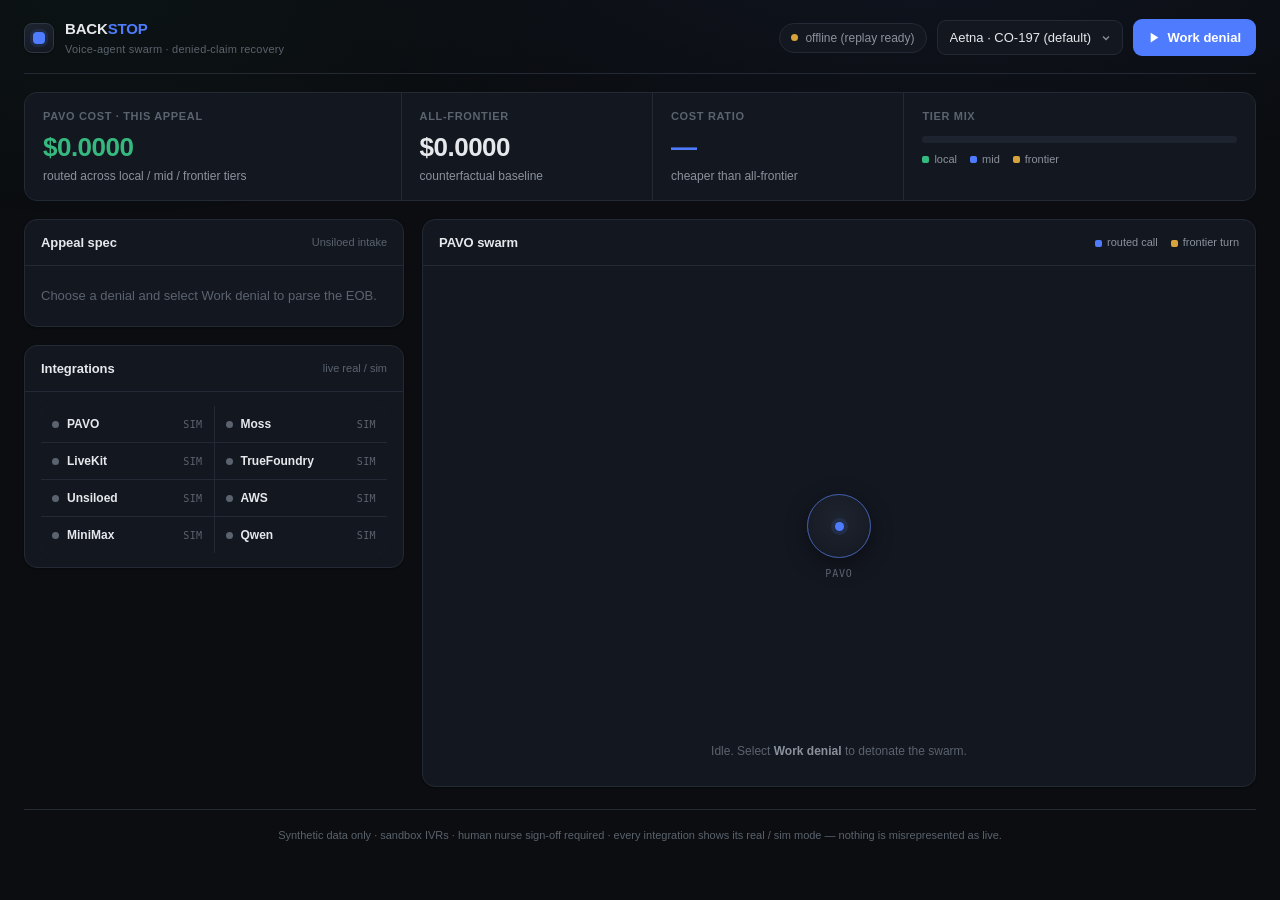
==== web/index.html @ 601d9b80 "feat(demo): real MiniMax reasoning in the live pipeline (LLM-authored appeal argument) The agent's a" ====
<!DOCTYPE html>
<html lang="en">
<head>
  <meta charset="UTF-8" />
  <meta name="viewport" content="width=device-width, initial-scale=1.0" />
  <title>Backstop — Denied-Claim Recovery</title>
  <!-- No CDN: self-contained design system in styles.css, system font stack. -->
  <link rel="stylesheet" href="styles.css" />
</head>

<body>
  <div class="bg-glow" aria-hidden="true"></div>

  <div class="app">

    <!-- ============================ TOP BAR ============================ -->
    <header class="topbar">
      <div class="brand">
        <div class="brand-logo" aria-hidden="true"></div>
        <div>
          <div class="brand-name">BACK<b>STOP</b></div>
          <div class="brand-sub">Voice-agent swarm · denied-claim recovery</div>
        </div>
      </div>

      <div class="topbar-actions">
        <div id="conn-pill" class="conn-pill conn-down">
          <span class="dot"></span><span id="conn-label">connecting…</span>
        </div>
        <select id="sample-picker" class="picker" title="Choose a denial to work" aria-label="Choose a denial to work"></select>
        <button id="run-btn" class="btn btn-primary">
          <svg width="13" height="13" viewBox="0 0 24 24" fill="none" aria-hidden="true">
            <path d="M5 3l14 9-14 9V3z" fill="currentColor" />
          </svg>
          Work denial
        </button>
      </div>
    </header>

    <!-- ============================ METRIC STRIP ============================ -->
    <section class="metrics" aria-label="Cost metrics">
      <div class="metric hero">
        <div class="metric-label">PAVO cost · this appeal</div>
        <div class="metric-value tnum"><span id="pavo-total" class="pavo">$0.0000</span></div>
        <div class="metric-sub">routed across local / mid / frontier tiers</div>
      </div>
      <div class="metric">
        <div class="metric-label">All-frontier</div>
        <div class="metric-value tnum"><span id="frontier-total" class="front">$0.0000</span></div>
        <div class="metric-sub">counterfactual baseline</div>
      </div>
      <div class="metric">
        <div class="metric-label">Cost ratio</div>
        <div class="metric-value tnum"><span id="ratio-big" class="ratio-value">—</span></div>
        <div class="metric-sub">cheaper than all-frontier</div>
      </div>
      <div class="metric">
        <div class="metric-label">Tier mix</div>
        <div class="tierbar" aria-hidden="true">
          <div class="seg seg-local" style="width:0"></div>
          <div class="seg seg-mid" style="width:0"></div>
          <div class="seg seg-front" style="width:0"></div>
        </div>
        <div class="tier-legend">
          <span><i style="background:var(--tier-local)"></i>local</span>
          <span><i style="background:var(--tier-mid)"></i>mid</span>
          <span><i style="background:var(--tier-frontier)"></i>frontier</span>
        </div>
      </div>
    </section>

    <!-- ============================ MAIN GRID ============================ -->
    <div class="grid-main">

      <!-- LEFT COLUMN -->
      <div class="col">

        <!-- Outcome scoreboard (appears on appeal.done) -->
        <div class="card outcome-card" id="outcome-card" hidden>
          <div class="outcome-head">
            <svg width="14" height="14" viewBox="0 0 24 24" fill="none" stroke="currentColor" stroke-width="2.5"><path d="M20 6L9 17l-5-5"/></svg>
            Denial overturned
          </div>
          <div class="outcome-grid">
            <div class="outcome-cell"><span id="oc-recovered" class="oc-num tnum">$0</span><span class="oc-lbl">recovered</span></div>
            <div class="outcome-cell"><span id="oc-ratio" class="oc-num tnum">—</span><span class="oc-lbl">cheaper</span></div>
            <div class="outcome-cell"><span id="oc-agents" class="oc-num tnum">0</span><span class="oc-lbl">agents</span></div>
          </div>
          <div class="outcome-foot" id="oc-foot">pending nurse signature</div>
        </div>

        <!-- Appeal spec -->
        <div class="card">
          <div class="card-head">
            <h2 class="card-title">Appeal spec</h2>
            <span class="card-tag">Unsiloed intake</span>
          </div>
          <div id="spec-body" class="card-body">
            <div class="empty-hint">Choose a denial and select Work denial to parse the EOB.</div>
          </div>
        </div>

        <!-- Integrations -->
        <div class="card">
          <div class="card-head">
            <h2 class="card-title">Integrations</h2>
            <span class="card-tag">live real / sim</span>
          </div>
          <div class="card-body">
            <div class="sponsor-list" id="sponsor-row"></div>
          </div>
        </div>

        <!-- Contradiction -->
        <div class="card" id="reconcile-card" hidden>
          <div class="card-head">
            <h2 class="card-title">Overturning contradiction</h2>
            <span class="card-tag">Reconciler · Moss</span>
          </div>
          <div id="reconcile-body" class="card-body ctr"></div>
        </div>

        <!-- Real LLM-composed appeal argument (MiniMax via TrueFoundry gateway) -->
        <div class="card" id="compose-card" hidden>
          <div class="card-head">
            <h2 class="card-title">Appeal argument</h2>
            <span class="card-tag" id="compose-tag">MiniMax</span>
          </div>
          <div id="compose-body" class="card-body"></div>
        </div>

        <!-- Appeal letter -->
        <div class="card" id="letter-card" hidden>
          <div class="card-head">
            <h2 class="card-title">Appeal letter</h2>
            <span class="card-tag">Drafted · verbatim</span>
          </div>
          <div id="letter-body" class="card-body"></div>
        </div>

      </div>

      <!-- RIGHT COLUMN: swarm stage -->
      <div class="col">
        <div class="card stage-card">
          <div class="card-head">
            <h2 class="card-title">PAVO swarm</h2>
            <div class="tier-legend" style="margin:0">
              <span><i style="background:var(--tier-mid)"></i>routed call</span>
              <span><i style="background:var(--tier-frontier)"></i>frontier turn</span>
            </div>
          </div>
          <div id="stage" class="stage">
            <canvas id="fx"></canvas>
            <div id="core" class="core">
              <div class="core-ring"></div>
              <div class="core-ring r2"></div>
              <div class="core-disc"></div>
              <div class="core-label">PAVO</div>
            </div>
            <div id="cells" class="cells"></div>
            <div id="stage-hint" class="stage-hint">
              Idle. Select <b>Work denial</b> to detonate the swarm.
            </div>
          </div>
        </div>
      </div>
    </div>

    <footer class="footer">
      Synthetic data only · sandbox IVRs · human nurse sign-off required ·
      every integration shows its real / sim mode — nothing is misrepresented as live.
    </footer>
  </div>

  <div id="toast" class="toast" hidden></div>
  <script src="app.js"></script>
</body>
</html>
---- web/styles.css ----
/* ============================================================================
   BACKSTOP — design system
   Refined dark. Single accent. Flat surfaces, 1px borders, tabular numerics.
   No CDN, no neon. Reference: Linear · Vercel · Retool · Mercury.
   ========================================================================== */

:root {
  /* surfaces */
  --bg:          #0B0D10;
  --surface-1:   #131720;   /* cards */
  --surface-2:   #171C26;   /* nested panels */
  --surface-3:   #1E242F;   /* hover / active */
  --border:      #232A35;
  --border-strong: #2E3744;

  /* text */
  --text:        #E6E8EB;
  --text-muted:  #8B929C;
  --text-faint:  #5B636E;

  /* accent (single) */
  --accent:        #4F7CFF;
  --accent-hover:  #6B91FF;
  --accent-press:  #3E66E0;
  --accent-subtle: rgba(79, 124, 255, 0.13);
  --accent-line:   rgba(79, 124, 255, 0.30);

  /* status / tiers (muted, professional) */
  --ok:    #35B97E;
  --warn:  #D8A23A;
  --err:   #E5565B;
  --tier-local:    #35B97E;   /* local_fast  */
  --tier-mid:      #4F7CFF;   /* mid_reason  */
  --tier-frontier: #D8A23A;   /* frontier    */

  /* type */
  --font: -apple-system, BlinkMacSystemFont, "Inter", "Segoe UI", Roboto, Helvetica, Arial, sans-serif;
  --mono: ui-monospace, "SF Mono", "JetBrains Mono", "Menlo", monospace;

  /* radii / shadow / motion */
  --r-sm: 6px; --r-md: 9px; --r-lg: 13px; --r-pill: 999px;
  --shadow-sm: 0 1px 2px rgba(0,0,0,0.35);
  --shadow-md: 0 6px 22px rgba(0,0,0,0.42);
  --ease: cubic-bezier(0.22, 0.61, 0.22, 1);
  --t-fast: 120ms; --t: 160ms;
}

/* ---- reset ---- */
*, *::before, *::after { box-sizing: border-box; }
html, body { margin: 0; height: 100%; }
body {
  background: var(--bg);
  color: var(--text);
  font-family: var(--font);
  font-size: 14px;
  line-height: 1.5;
  -webkit-font-smoothing: antialiased;
  text-rendering: optimizeLegibility;
}
::selection { background: var(--accent-subtle); }
button, input, select { font: inherit; color: inherit; }
h1, h2, h3, p { margin: 0; }
.tnum { font-variant-numeric: tabular-nums; font-feature-settings: "tnum" 1; }
.mono { font-family: var(--mono); }

/* subtle ambient backdrop — a faint top glow, not a light show */
.bg-glow {
  position: fixed; inset: 0; pointer-events: none; z-index: 0;
  background:
    radial-gradient(900px 380px at 72% -8%, rgba(79,124,255,0.07), transparent 70%),
    radial-gradient(700px 320px at 8% 0%, rgba(53,185,126,0.04), transparent 70%);
}

/* ---- shell ---- */
.app { position: relative; z-index: 1; max-width: 1480px; margin: 0 auto; padding: 18px 24px 40px; }

/* ============================ TOP BAR ============================ */
.topbar {
  display: flex; align-items: center; justify-content: space-between;
  gap: 16px; padding-bottom: 16px; margin-bottom: 18px;
  border-bottom: 1px solid var(--border);
}
.brand { display: flex; align-items: center; gap: 11px; }
.brand-logo {
  width: 30px; height: 30px; border-radius: 8px; display: grid; place-items: center;
  background: linear-gradient(160deg, var(--surface-3), var(--surface-1));
  border: 1px solid var(--border-strong); box-shadow: var(--shadow-sm);
}
.brand-logo::after {
  content: ""; width: 12px; height: 12px; border-radius: 4px;
  background: var(--accent); box-shadow: 0 0 0 3px var(--accent-subtle);
}
.brand-name { font-size: 15px; font-weight: 700; letter-spacing: -0.01em; }
.brand-name b { color: var(--accent); font-weight: 700; }
.brand-sub { font-size: 11px; color: var(--text-faint); letter-spacing: 0.02em; }
.topbar-actions { display: flex; align-items: center; gap: 10px; }

/* connection pill */
.conn-pill {
  display: inline-flex; align-items: center; gap: 7px;
  padding: 5px 11px; border-radius: var(--r-pill);
  background: var(--surface-1); border: 1px solid var(--border);
  font-size: 12px; color: var(--text-muted);
}
.conn-pill .dot { width: 7px; height: 7px; border-radius: 50%; background: var(--text-faint); }
.conn-pill.conn-up   { color: var(--text); }
.conn-pill.conn-up .dot   { background: var(--ok); box-shadow: 0 0 0 3px rgba(53,185,126,0.18); }
.conn-pill.conn-down .dot { background: var(--warn); }

/* select / picker */
.picker {
  appearance: none; -webkit-appearance: none;
  padding: 7px 30px 7px 12px; border-radius: var(--r-md);
  background: var(--surface-1) url("data:image/svg+xml,%3Csvg xmlns='http://www.w3.org/2000/svg' width='12' height='12' viewBox='0 0 24 24' fill='none' stroke='%238B929C' stroke-width='2.5'%3E%3Cpath d='M6 9l6 6 6-6'/%3E%3C/svg%3E") no-repeat right 10px center;
  border: 1px solid var(--border); color: var(--text); font-size: 13px;
  max-width: 320px; cursor: pointer; transition: border-color var(--t) var(--ease);
}
.picker:hover { border-color: var(--border-strong); }
.picker:focus { outline: none; border-color: var(--accent); box-shadow: 0 0 0 3px var(--accent-subtle); }

/* buttons */
.btn {
  display: inline-flex; align-items: center; gap: 7px;
  padding: 8px 14px; border-radius: var(--r-md); min-height: 36px;
  border: 1px solid transparent; font-size: 13px; font-weight: 600;
  cursor: pointer; transition: background var(--t) var(--ease), border-color var(--t) var(--ease), opacity var(--t);
  white-space: nowrap;
}
.btn-primary { background: var(--accent); color: #fff; }
.btn-primary:hover { background: var(--accent-hover); }
.btn-primary:active { background: var(--accent-press); }
.btn-primary:disabled { opacity: 0.5; cursor: default; }
.btn-ghost { background: var(--surface-1); border-color: var(--border); color: var(--text); }
.btn-ghost:hover { background: var(--surface-3); border-color: var(--border-strong); }
.btn svg { display: block; }

/* ============================ METRIC STRIP ============================ */
.metrics {
  display: grid; grid-template-columns: 1.5fr 1fr 1fr 1.4fr; gap: 1px;
  background: var(--border); border: 1px solid var(--border);
  border-radius: var(--r-lg); overflow: hidden; margin-bottom: 18px;
}
.metric { background: var(--surface-1); padding: 15px 18px; min-height: 92px; }
.metric-label {
  font-size: 11px; color: var(--text-faint); text-transform: uppercase;
  letter-spacing: 0.06em; font-weight: 600; margin-bottom: 9px;
}
.metric-value { font-size: 26px; font-weight: 680; letter-spacing: -0.02em; line-height: 1; }
.metric-sub { font-size: 12px; color: var(--text-muted); margin-top: 7px; }
.metric.hero .metric-value { color: var(--text); }
.metric.hero .pavo  { color: var(--ok); }
.metric.hero .front { color: var(--text-muted); text-decoration: line-through; text-decoration-color: var(--border-strong); }
.ratio-value { color: var(--accent); transition: transform var(--t) var(--ease); display: inline-block; }
.ratio-value.flash { transform: scale(1.06); }

/* tier mix bar */
.tierbar { display: flex; height: 7px; border-radius: var(--r-pill); overflow: hidden; background: var(--surface-3); margin-top: 11px; }
.tierbar .seg { height: 100%; transition: width 400ms var(--ease); }
.seg-local { background: var(--tier-local); }
.seg-mid   { background: var(--tier-mid); }
.seg-front { background: var(--tier-frontier); }
.tier-legend { display: flex; gap: 13px; margin-top: 8px; font-size: 11px; color: var(--text-muted); }
.tier-legend i { width: 7px; height: 7px; border-radius: 2px; display: inline-block; margin-right: 5px; vertical-align: middle; }

/* ============================ LAYOUT GRID ============================ */
.grid-main { display: grid; grid-template-columns: 380px 1fr; gap: 18px; align-items: start; }
.col { display: flex; flex-direction: column; gap: 18px; }
@media (max-width: 1080px) { .grid-main { grid-template-columns: 1fr; } .metrics { grid-template-columns: 1fr 1fr; } }

/* ============================ CARD ============================ */
.card { background: var(--surface-1); border: 1px solid var(--border); border-radius: var(--r-lg); box-shadow: var(--shadow-sm); }
.card-head {
  display: flex; align-items: center; justify-content: space-between;
  padding: 13px 16px; border-bottom: 1px solid var(--border);
}
.card-title { font-size: 13px; font-weight: 650; letter-spacing: -0.005em; }
.card-tag { font-size: 11px; color: var(--text-faint); font-weight: 500; }
.card-body { padding: 14px 16px; }
.card[hidden] { display: none; }

/* status badges */
.badge {
  display: inline-flex; align-items: center; gap: 6px;
  padding: 3px 9px; border-radius: var(--r-pill); font-size: 11px; font-weight: 600;
  border: 1px solid var(--border); background: var(--surface-2); color: var(--text-muted);
}
.badge.ok   { color: var(--ok);   border-color: rgba(53,185,126,0.30); background: rgba(53,185,126,0.10); }
.badge.warn { color: var(--warn); border-color: rgba(216,162,58,0.30); background: rgba(216,162,58,0.10); }
.badge.err  { color: var(--err);  border-color: rgba(229,86,91,0.30);  background: rgba(229,86,91,0.10); }
.badge.accent { color: var(--accent); border-color: rgba(79,124,255,0.30); background: var(--accent-subtle); }

/* ---- key/value spec table ---- */
.kv { display: flex; flex-direction: column; }
.kv-row { display: flex; align-items: center; justify-content: space-between; gap: 12px; padding: 8px 0; border-bottom: 1px solid var(--border); }
.kv-row:last-child { border-bottom: 0; }
.kv-k { font-size: 12px; color: var(--text-muted); }
.kv-v { font-size: 13px; font-weight: 550; text-align: right; }
.kv-v.code { font-family: var(--mono); font-size: 12px; color: var(--accent); }
.empty-hint { color: var(--text-faint); font-size: 13px; padding: 6px 0; }

/* ---- sponsor / integration list ---- */
.sponsor-list { display: grid; grid-template-columns: 1fr 1fr; gap: 1px; background: var(--border); border-radius: var(--r-md); overflow: hidden; }
.sponsor { display: flex; align-items: center; gap: 8px; padding: 9px 11px; background: var(--surface-1); font-size: 12px; }
.sponsor .sdot { width: 7px; height: 7px; border-radius: 50%; background: var(--text-faint); flex: none; }
.sponsor.real .sdot { background: var(--ok); box-shadow: 0 0 0 3px rgba(53,185,126,0.16); }
.sponsor.sim  .sdot { background: var(--text-faint); }
.sponsor .sname { color: var(--text); font-weight: 550; }
.sponsor .smode { margin-left: auto; font-size: 10px; text-transform: uppercase; letter-spacing: 0.04em; color: var(--text-faint); font-family: var(--mono); }
.sponsor.real .smode { color: var(--ok); }

/* ---- contradiction ---- */
.ctr { display: flex; flex-direction: column; gap: 11px; }
.ctr-block { border: 1px solid var(--border); border-radius: var(--r-md); padding: 11px 12px; background: var(--surface-2); }
.ctr-block.claim { border-left: 2px solid var(--err); }
.ctr-block.evi   { border-left: 2px solid var(--ok); }
.ctr-label { font-size: 10px; text-transform: uppercase; letter-spacing: 0.05em; color: var(--text-faint); font-weight: 600; margin-bottom: 6px; }
.ctr-q { font-size: 13px; color: var(--text); line-height: 1.55; }

/* ---- letter ---- */
.letter-meta { font-size: 11px; color: var(--text-faint); font-family: var(--mono); margin-bottom: 9px; }
.letter-desc { font-size: 13px; color: var(--text-muted); line-height: 1.55; }
.letter-actions { display: flex; gap: 9px; margin-top: 13px; flex-wrap: wrap; }
.btn-link {
  display: inline-flex; align-items: center; min-height: 34px; padding: 6px 12px;
  border-radius: var(--r-md); background: var(--surface-2); border: 1px solid var(--border);
  color: var(--text); font-size: 12px; font-weight: 600; text-decoration: none;
  transition: background var(--t), border-color var(--t);
}
.btn-link:hover { background: var(--surface-3); border-color: var(--border-strong); }
.btn-sign {
  min-height: 34px; padding: 6px 14px; border-radius: var(--r-md);
  background: var(--accent); border: 1px solid transparent; color: #fff;
  font-size: 12px; font-weight: 650; cursor: pointer; transition: background var(--t);
}
.btn-sign:hover { background: var(--accent-hover); }
.btn-sign.signed { background: rgba(53,185,126,0.14); color: var(--ok); border-color: rgba(53,185,126,0.30); cursor: default; }

/* ---- outcome ---- */
.outcome-card { border-color: rgba(53,185,126,0.28); }
.outcome-head { display: flex; align-items: center; gap: 8px; padding: 13px 16px; border-bottom: 1px solid var(--border); font-size: 13px; font-weight: 650; color: var(--ok); }
.outcome-grid { display: grid; grid-template-columns: 1fr 1fr 1fr; gap: 1px; background: var(--border); }
.outcome-cell { background: var(--surface-1); padding: 14px 16px; }
.oc-num { display: block; font-size: 21px; font-weight: 680; letter-spacing: -0.02em; }
.oc-lbl { display: block; font-size: 11px; color: var(--text-faint); text-transform: uppercase; letter-spacing: 0.05em; margin-top: 4px; }
.outcome-foot { padding: 11px 16px; border-top: 1px solid var(--border); font-size: 12px; color: var(--text-muted); }
.outcome-foot.signed { color: var(--ok); }

/* ============================ SWARM STAGE ============================ */
.stage-card { overflow: hidden; }
.stage { position: relative; height: 520px; border-radius: 0 0 var(--r-lg) var(--r-lg); overflow: hidden; }
.stage canvas { position: absolute; inset: 0; width: 100%; height: 100%; }

/* central PAVO node */
.core { position: absolute; left: 50%; top: 50%; transform: translate(-50%, -50%); z-index: 2; display: grid; place-items: center; pointer-events: none; }
.core-disc {
  width: 64px; height: 64px; border-radius: 50%;
  background: radial-gradient(circle at 50% 40%, var(--surface-3), var(--surface-1));
  border: 1px solid var(--border-strong); display: grid; place-items: center;
  box-shadow: var(--shadow-md);
}
.core-disc::after { content: ""; width: 9px; height: 9px; border-radius: 50%; background: var(--accent); box-shadow: 0 0 0 4px var(--accent-subtle); }
.core-ring { position: absolute; width: 64px; height: 64px; border-radius: 50%; border: 1px solid var(--accent-line); animation: corePulse 3.2s var(--ease) infinite; }
.core-ring.r2 { animation-delay: 1.6s; }
@keyframes corePulse { 0% { transform: scale(1); opacity: 0.55; } 100% { transform: scale(2.4); opacity: 0; } }
.core-label { position: absolute; top: 72px; font-size: 10px; font-family: var(--mono); letter-spacing: 0.08em; color: var(--text-faint); }

/* specialist cells */
.cells { position: absolute; inset: 0; z-index: 3; }
.cell {
  position: absolute; transform: translate(-50%, -50%) translateY(6px);
  width: 210px; background: var(--surface-1); border: 1px solid var(--border);
  border-radius: var(--r-md); box-shadow: var(--shadow-md); padding: 10px 12px;
  opacity: 0; transition: opacity var(--t) var(--ease), transform var(--t) var(--ease), border-color var(--t);
}
.cell.in { opacity: 1; transform: translate(-50%, -50%) translateY(0); }
.cell.active { border-color: var(--border-strong); }
.cell.flare { border-color: rgba(216,162,58,0.45); box-shadow: var(--shadow-md), 0 0 0 1px rgba(216,162,58,0.25); }
.cell-head { display: flex; align-items: center; justify-content: space-between; gap: 8px; margin-bottom: 6px; }
.cell-name { font-size: 12px; font-weight: 600; color: var(--text); white-space: nowrap; overflow: hidden; text-overflow: ellipsis; }
.cell-tier {
  font-size: 9px; font-family: var(--mono); text-transform: uppercase; letter-spacing: 0.04em;
  padding: 2px 6px; border-radius: var(--r-pill); background: var(--surface-3); color: var(--text-faint); flex: none;
}
.cell-tier.local_fast { color: var(--tier-local);    background: rgba(53,185,126,0.12); }
.cell-tier.mid_reason { color: var(--tier-mid);       background: var(--accent-subtle); }
.cell-tier.frontier   { color: var(--tier-frontier);  background: rgba(216,162,58,0.13); }
.cell-line { font-size: 11px; color: var(--text-muted); line-height: 1.45; min-height: 16px; }
.cell-line .rep { color: var(--text); }

/* moss retrieval card inside a cell */
.moss-card {
  margin-top: 9px; padding: 8px 10px; border-radius: var(--r-sm);
  background: var(--accent-subtle); border: 1px solid rgba(79,124,255,0.22);
  opacity: 0; transform: translateY(4px); transition: opacity var(--t) var(--ease), transform var(--t) var(--ease);
}
.moss-card.in { opacity: 1; transform: translateY(0); }
.moss-card .mh { font-size: 10px; font-weight: 650; color: var(--accent); margin-bottom: 4px; letter-spacing: 0.01em; }
.moss-card .mw { font-size: 11px; color: var(--text); line-height: 1.45; margin-bottom: 4px; }
.moss-card .wr { color: var(--ok); font-weight: 650; }

.stage-hint { position: absolute; left: 50%; bottom: 26px; transform: translateX(-50%); z-index: 3; font-size: 12px; color: var(--text-faint); text-align: center; }
.stage-hint b { color: var(--text-muted); font-weight: 600; }

/* ============================ FOOTER + TOAST ============================ */
.footer { margin-top: 22px; padding-top: 16px; border-top: 1px solid var(--border); text-align: center; font-size: 11px; color: var(--text-faint); line-height: 1.7; }
.toast {
  position: fixed; left: 50%; bottom: 26px; transform: translateX(-50%);
  z-index: 50; padding: 10px 16px; border-radius: var(--r-md);
  background: var(--surface-3); border: 1px solid var(--border-strong);
  box-shadow: var(--shadow-md); font-size: 13px; color: var(--text);
}
.toast[hidden] { display: none; }
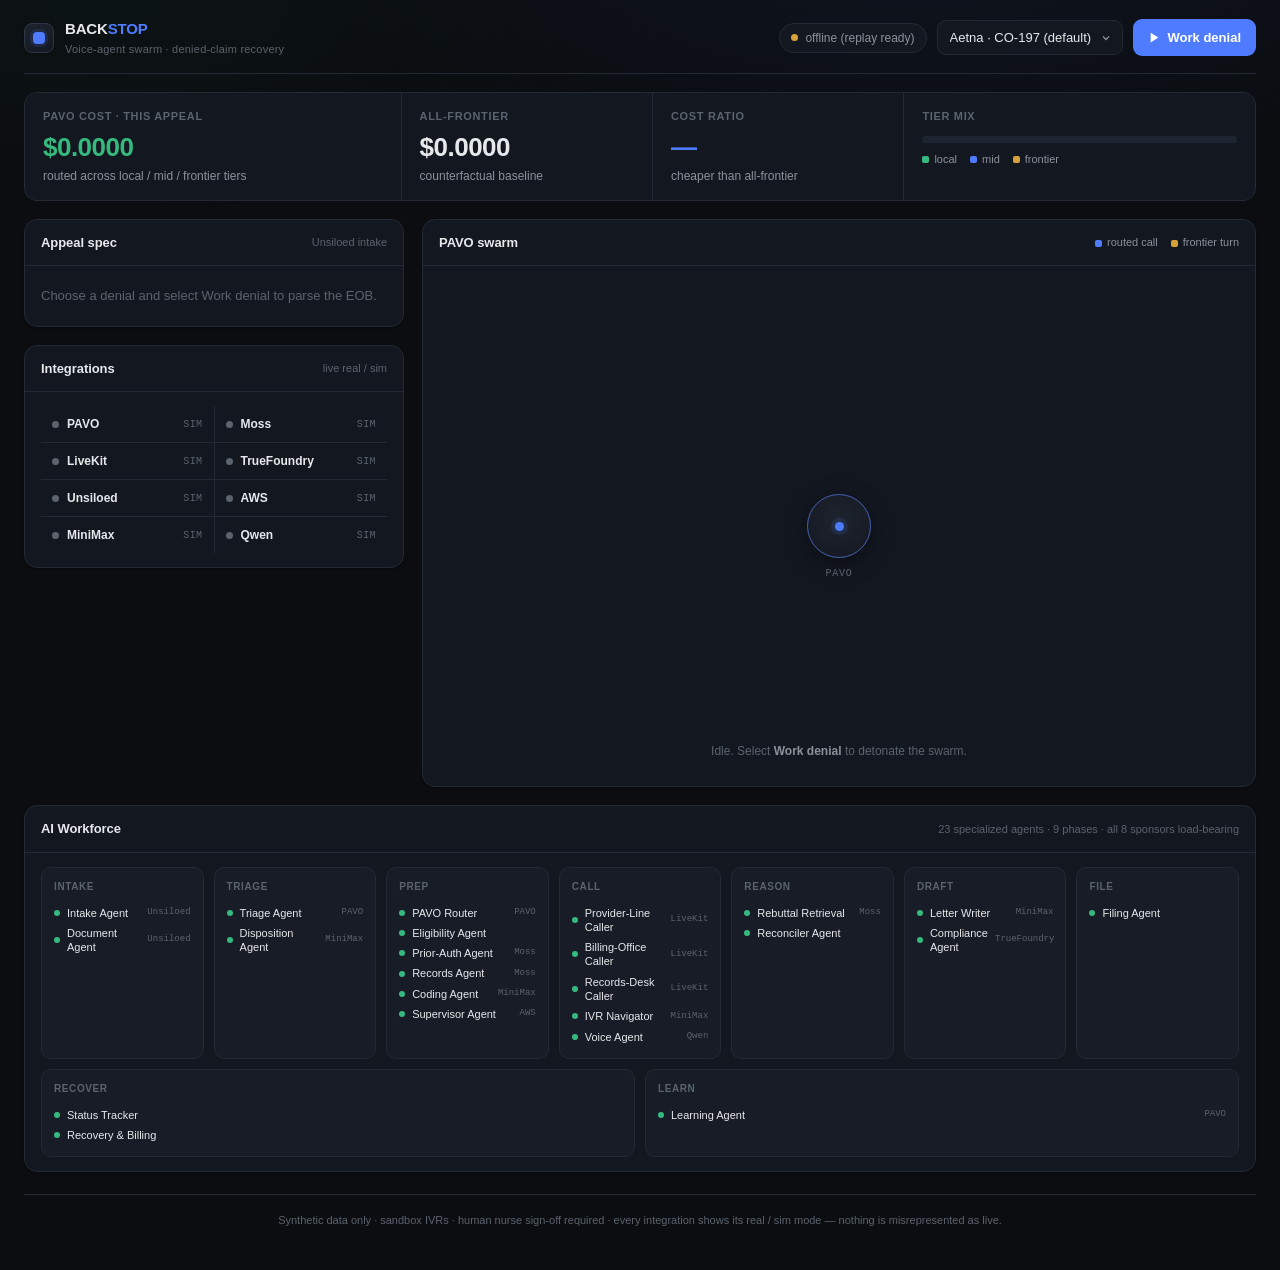
==== commit a61f24f8: "feat(site): always-visible 23-agent workforce + marketing README - dashboard: persistent 'AI Workfor" ====
--- a/web/index.html
+++ b/web/index.html
@@ -167,6 +167,17 @@
       </div>
     </div>
 
+    <!-- ===================== AI WORKFORCE (always visible) ===================== -->
+    <section style="margin-top:18px">
+      <div class="card">
+        <div class="card-head">
+          <h2 class="card-title">AI Workforce</h2>
+          <span class="card-tag">23 specialized agents · 9 phases · all 8 sponsors load-bearing</span>
+        </div>
+        <div id="workforce-body" class="card-body"></div>
+      </div>
+    </section>
+
     <footer class="footer">
       Synthetic data only · sandbox IVRs · human nurse sign-off required ·
       every integration shows its real / sim mode — nothing is misrepresented as live.
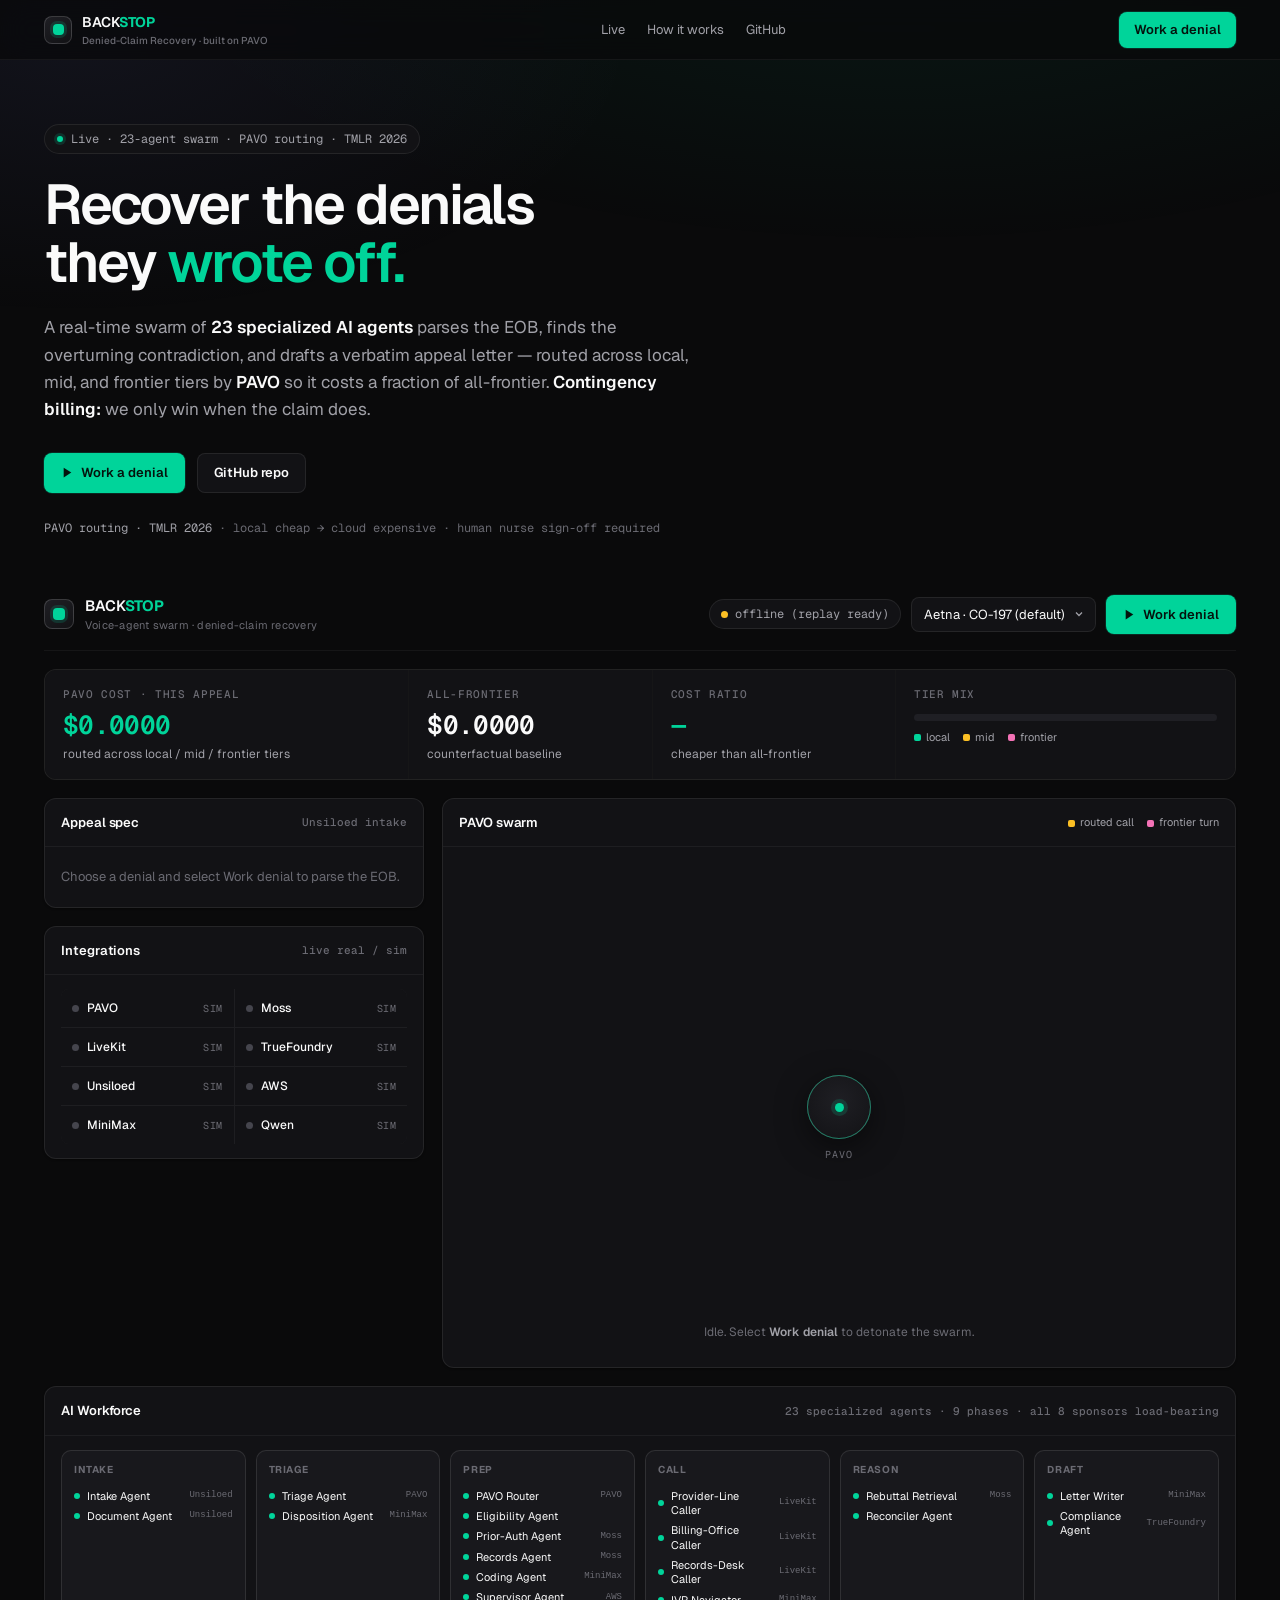
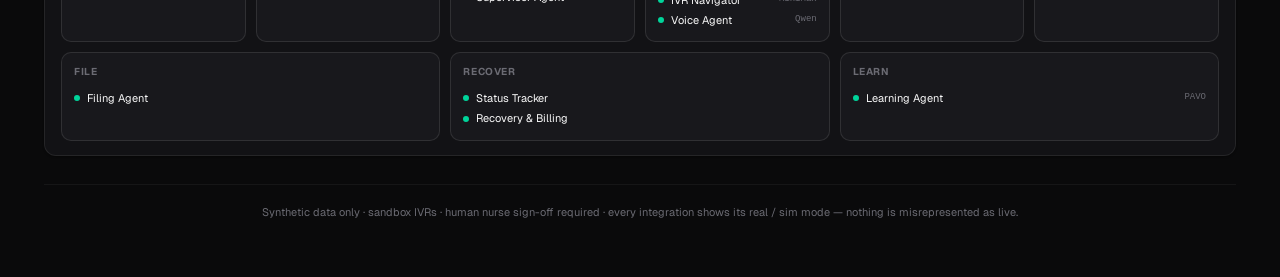
==== commit f617879c: "redesign(site): relocate-ai-style theme (Geist + dark mint, nav+hero) + real sponsor badges on the p" ====
--- a/web/index.html
+++ b/web/index.html
@@ -4,16 +4,57 @@
   <meta charset="UTF-8" />
   <meta name="viewport" content="width=device-width, initial-scale=1.0" />
   <title>Backstop — Denied-Claim Recovery</title>
-  <!-- No CDN: self-contained design system in styles.css, system font stack. -->
+  <link rel="preconnect" href="https://fonts.googleapis.com" />
+  <link rel="preconnect" href="https://fonts.gstatic.com" crossorigin />
   <link rel="stylesheet" href="styles.css" />
 </head>
 
 <body>
   <div class="bg-glow" aria-hidden="true"></div>
 
-  <div class="app">
+  <!-- ============================ MARKETING NAV ============================ -->
+  <nav class="nav">
+    <div class="nav-inner">
+      <a class="nav-brand" href="#top">
+        <span class="nav-logo" aria-hidden="true"></span>
+        <span class="nav-word">BACK<b>STOP</b>
+          <small>Denied-Claim Recovery · built on PAVO</small></span>
+      </a>
+      <div class="nav-links">
+        <a href="#dashboard">Live</a>
+        <a href="#workforce">How it works</a>
+        <a href="https://github.com/vnmoorthy/backstop" target="_blank" rel="noopener">GitHub</a>
+      </div>
+      <a class="nav-cta" href="#dashboard">Work a denial</a>
+    </div>
+  </nav>
+
+  <div class="app" id="top">
+
+    <!-- ============================ HERO ============================ -->
+    <section class="hero">
+      <div class="hero-eyebrow"><span class="dot"></span> Live · 23-agent swarm · PAVO routing · TMLR 2026</div>
+      <h1>Recover the denials <br />they <span class="accent">wrote off.</span></h1>
+      <p class="hero-sub">
+        A real-time swarm of <b>23 specialized AI agents</b> parses the EOB, finds the overturning
+        contradiction, and drafts a verbatim appeal letter — routed across local, mid, and frontier
+        tiers by <b>PAVO</b> so it costs a fraction of all-frontier. <b>Contingency billing:</b>
+        we only win when the claim does.
+      </p>
+      <div class="hero-actions">
+        <a href="#dashboard" class="btn btn-primary">
+          <svg width="13" height="13" viewBox="0 0 24 24" fill="none" aria-hidden="true"><path d="M5 3l14 9-14 9V3z" fill="currentColor" /></svg>
+          Work a denial
+        </a>
+        <a href="https://github.com/vnmoorthy/backstop" target="_blank" rel="noopener" class="btn btn-ghost">GitHub repo</a>
+      </div>
+      <div class="hero-foot">
+        <span>PAVO routing · TMLR 2026</span> · local cheap → cloud expensive · human nurse sign-off required
+      </div>
+    </section>
 
     <!-- ============================ TOP BAR ============================ -->
+    <div id="dashboard"></div>
     <header class="topbar">
       <div class="brand">
         <div class="brand-logo" aria-hidden="true"></div>
@@ -168,7 +209,7 @@
     </div>
 
     <!-- ===================== AI WORKFORCE (always visible) ===================== -->
-    <section style="margin-top:18px">
+    <section style="margin-top:18px" id="workforce">
       <div class="card">
         <div class="card-head">
           <h2 class="card-title">AI Workforce</h2>
--- a/web/styles.css
+++ b/web/styles.css
@@ -1,165 +1,247 @@
 /* ============================================================================
-   BACKSTOP — design system
-   Refined dark. Single accent. Flat surfaces, 1px borders, tabular numerics.
-   No CDN, no neon. Reference: Linear · Vercel · Retool · Mercury.
+   BACKSTOP — relocate-ai design system
+   Geist Sans + Geist Mono · deep near-black · elevated surfaces · mint accent.
+   Palette + tokens sampled from vnmoorthy.github.io/relocate-ai.
    ========================================================================== */
+
+@import url("https://fonts.googleapis.com/css2?family=Geist:wght@400;500;600;700&family=Geist+Mono:wght@400;500&display=swap");
 
 :root {
   /* surfaces */
-  --bg:          #0B0D10;
-  --surface-1:   #131720;   /* cards */
-  --surface-2:   #171C26;   /* nested panels */
-  --surface-3:   #1E242F;   /* hover / active */
-  --border:      #232A35;
-  --border-strong: #2E3744;
+  --bg-deep:    #0a0a0b;
+  --bg-glow:    #0e1311;
+  --bg-elev-1:  #121215;   /* cards / panels */
+  --bg-elev-2:  #18181c;   /* nested / elevated */
+  --bg-elev-3:  #1f1f24;   /* hover / active */
+
+  /* borders (hairlines) */
+  --border-subtle:  #ffffff0d;
+  --border-soft:    #ffffff14;
+  --border-default: #ffffff1a;
+  --border-mid:     #ffffff1a;
+  --border-strong:  #ffffff29;
 
   /* text */
-  --text:        #E6E8EB;
-  --text-muted:  #8B929C;
-  --text-faint:  #5B636E;
-
-  /* accent (single) */
-  --accent:        #4F7CFF;
-  --accent-hover:  #6B91FF;
-  --accent-press:  #3E66E0;
-  --accent-subtle: rgba(79, 124, 255, 0.13);
-  --accent-line:   rgba(79, 124, 255, 0.30);
-
-  /* status / tiers (muted, professional) */
-  --ok:    #35B97E;
-  --warn:  #D8A23A;
-  --err:   #E5565B;
-  --tier-local:    #35B97E;   /* local_fast  */
-  --tier-mid:      #4F7CFF;   /* mid_reason  */
-  --tier-frontier: #D8A23A;   /* frontier    */
+  --text-primary:    #fafafa;
+  --text-secondary:  #a1a1a8;
+  --text-tertiary:   #6b6b73;
+  --text-quaternary: #45454d;
+
+  /* accent + status */
+  --mint:     #00d49a;
+  --mint-dim: #00d49a29;
+  --cyan:     #818cf8;
+  --amber:    #fbbf24;
+  --red:      #f87171;
+
+  /* PAVO tier colors */
+  --tier-local:      #00d49a;
+  --tier-mid:        #fbbf24;
+  --tier-cloud-mid:  #fbbf24;
+  --tier-frontier:   #f472b6;
+  --tier-cloud-hard: #f472b6;
+
+  /* legacy aliases mapped to new tokens (keep markup working) */
+  --bg:          var(--bg-deep);
+  --surface-1:   var(--bg-elev-1);
+  --surface-2:   var(--bg-elev-2);
+  --surface-3:   var(--bg-elev-3);
+  --border:      var(--border-default);
+  --text:        var(--text-primary);
+  --text-muted:  var(--text-secondary);
+  --text-faint:  var(--text-tertiary);
+  --accent:        var(--mint);
+  --accent-hover:  #15e3a9;
+  --accent-press:  #00b888;
+  --accent-subtle: var(--mint-dim);
+  --accent-line:   #00d49a3d;
+  --ok:    var(--mint);
+  --warn:  var(--amber);
+  --err:   var(--red);
 
   /* type */
-  --font: -apple-system, BlinkMacSystemFont, "Inter", "Segoe UI", Roboto, Helvetica, Arial, sans-serif;
-  --mono: ui-monospace, "SF Mono", "JetBrains Mono", "Menlo", monospace;
+  --font: "Geist", ui-sans-serif, system-ui, -apple-system, "Segoe UI", sans-serif;
+  --mono: "Geist Mono", ui-monospace, "SF Mono", Menlo, monospace;
 
   /* radii / shadow / motion */
-  --r-sm: 6px; --r-md: 9px; --r-lg: 13px; --r-pill: 999px;
-  --shadow-sm: 0 1px 2px rgba(0,0,0,0.35);
-  --shadow-md: 0 6px 22px rgba(0,0,0,0.42);
+  --r-sm: 6px; --r-md: 8px; --r-lg: 12px; --r-xl: 16px; --r-pill: 999px;
+  --shadow-sm: 0 1px 2px rgba(0,0,0,0.4);
+  --shadow-md: 0 8px 30px rgba(0,0,0,0.5);
   --ease: cubic-bezier(0.22, 0.61, 0.22, 1);
   --t-fast: 120ms; --t: 160ms;
 }
 
 /* ---- reset ---- */
 *, *::before, *::after { box-sizing: border-box; }
+html { scroll-behavior: smooth; }
 html, body { margin: 0; height: 100%; }
 body {
-  background: var(--bg);
-  color: var(--text);
+  background: var(--bg-deep);
+  color: var(--text-primary);
   font-family: var(--font);
   font-size: 14px;
   line-height: 1.5;
   -webkit-font-smoothing: antialiased;
   text-rendering: optimizeLegibility;
 }
-::selection { background: var(--accent-subtle); }
+::selection { background: var(--mint-dim); }
 button, input, select { font: inherit; color: inherit; }
 h1, h2, h3, p { margin: 0; }
+a { color: inherit; }
 .tnum { font-variant-numeric: tabular-nums; font-feature-settings: "tnum" 1; }
 .mono { font-family: var(--mono); }
 
-/* subtle ambient backdrop — a faint top glow, not a light show */
+/* ambient backdrop */
 .bg-glow {
   position: fixed; inset: 0; pointer-events: none; z-index: 0;
   background:
-    radial-gradient(900px 380px at 72% -8%, rgba(79,124,255,0.07), transparent 70%),
-    radial-gradient(700px 320px at 8% 0%, rgba(53,185,126,0.04), transparent 70%);
+    radial-gradient(1100px 480px at 70% -10%, #00d49a14, transparent 70%),
+    radial-gradient(800px 400px at 6% 4%, #818cf812, transparent 70%);
 }
 
 /* ---- shell ---- */
-.app { position: relative; z-index: 1; max-width: 1480px; margin: 0 auto; padding: 18px 24px 40px; }
-
-/* ============================ TOP BAR ============================ */
+.app { position: relative; z-index: 1; max-width: 1240px; margin: 0 auto; padding: 0 24px 56px; }
+
+/* ============================ MARKETING NAV ============================ */
+.nav {
+  position: sticky; top: 0; z-index: 40;
+  display: flex; align-items: center; justify-content: space-between; gap: 16px;
+  height: 60px;
+  background: color-mix(in srgb, var(--bg-deep) 78%, transparent);
+  backdrop-filter: blur(14px) saturate(140%);
+  border-bottom: 1px solid var(--border-subtle);
+}
+.nav-inner { width: 100%; max-width: 1240px; margin: 0 auto; padding: 0 24px;
+  display: flex; align-items: center; justify-content: space-between; gap: 16px; }
+.nav-brand { display: flex; align-items: center; gap: 10px; text-decoration: none; }
+.nav-logo {
+  width: 28px; height: 28px; border-radius: 8px; display: grid; place-items: center;
+  background: linear-gradient(150deg, var(--bg-elev-3), var(--bg-elev-1));
+  border: 1px solid var(--border-strong);
+}
+.nav-logo::after { content: ""; width: 11px; height: 11px; border-radius: 4px;
+  background: var(--mint); box-shadow: 0 0 0 3px var(--mint-dim); }
+.nav-word { font-size: 14px; font-weight: 600; letter-spacing: -0.01em; color: var(--text-primary); }
+.nav-word b { color: var(--mint); font-weight: 700; }
+.nav-word small { display: block; font-size: 10px; font-weight: 500; color: var(--text-tertiary); letter-spacing: 0; }
+.nav-links { display: flex; align-items: center; gap: 22px; }
+.nav-links a { font-size: 13px; color: var(--text-secondary); text-decoration: none; transition: color var(--t); }
+.nav-links a:hover { color: var(--text-primary); }
+.nav-cta {
+  display: inline-flex; align-items: center; gap: 7px;
+  padding: 8px 15px; border-radius: var(--r-md); min-height: 36px;
+  background: var(--mint); color: #04130d; font-size: 13px; font-weight: 600;
+  text-decoration: none; transition: background var(--t), box-shadow var(--t);
+  box-shadow: 0 0 0 1px var(--mint-dim);
+}
+.nav-cta:hover { background: var(--accent-hover); box-shadow: 0 6px 20px var(--mint-dim); }
+@media (max-width: 760px) { .nav-links { display: none; } }
+
+/* ============================ HERO ============================ */
+.hero { padding: 64px 0 40px; max-width: 880px; }
+.hero-eyebrow {
+  display: inline-flex; align-items: center; gap: 8px; margin-bottom: 22px;
+  padding: 5px 12px; border-radius: var(--r-pill);
+  background: var(--bg-elev-1); border: 1px solid var(--border-soft);
+  font-size: 12px; color: var(--text-secondary); font-family: var(--mono);
+}
+.hero-eyebrow .dot { width: 6px; height: 6px; border-radius: 50%; background: var(--mint);
+  box-shadow: 0 0 0 3px var(--mint-dim); }
+.hero h1 {
+  font-size: clamp(34px, 5.4vw, 56px); font-weight: 600; letter-spacing: -0.035em;
+  line-height: 1.04; color: var(--text-primary);
+}
+.hero h1 .accent { color: var(--mint); }
+.hero-sub { margin-top: 22px; font-size: 17px; line-height: 1.6; color: var(--text-secondary); max-width: 660px; }
+.hero-sub b { color: var(--text-primary); font-weight: 600; }
+.hero-actions { display: flex; flex-wrap: wrap; gap: 12px; margin-top: 30px; }
+.hero-foot { margin-top: 26px; font-size: 12px; color: var(--text-tertiary); font-family: var(--mono); }
+.hero-foot span { color: var(--text-secondary); }
+
+/* ============================ DASHBOARD HEADER ============================ */
 .topbar {
   display: flex; align-items: center; justify-content: space-between;
-  gap: 16px; padding-bottom: 16px; margin-bottom: 18px;
-  border-bottom: 1px solid var(--border);
+  gap: 16px; padding-bottom: 16px; margin: 18px 0;
+  border-bottom: 1px solid var(--border-subtle);
 }
 .brand { display: flex; align-items: center; gap: 11px; }
 .brand-logo {
   width: 30px; height: 30px; border-radius: 8px; display: grid; place-items: center;
-  background: linear-gradient(160deg, var(--surface-3), var(--surface-1));
-  border: 1px solid var(--border-strong); box-shadow: var(--shadow-sm);
-}
-.brand-logo::after {
-  content: ""; width: 12px; height: 12px; border-radius: 4px;
-  background: var(--accent); box-shadow: 0 0 0 3px var(--accent-subtle);
-}
-.brand-name { font-size: 15px; font-weight: 700; letter-spacing: -0.01em; }
-.brand-name b { color: var(--accent); font-weight: 700; }
-.brand-sub { font-size: 11px; color: var(--text-faint); letter-spacing: 0.02em; }
+  background: linear-gradient(150deg, var(--bg-elev-3), var(--bg-elev-1));
+  border: 1px solid var(--border-strong);
+}
+.brand-logo::after { content: ""; width: 12px; height: 12px; border-radius: 4px;
+  background: var(--mint); box-shadow: 0 0 0 3px var(--mint-dim); }
+.brand-name { font-size: 15px; font-weight: 600; letter-spacing: -0.01em; }
+.brand-name b { color: var(--mint); font-weight: 700; }
+.brand-sub { font-size: 11px; color: var(--text-tertiary); letter-spacing: 0.02em; }
 .topbar-actions { display: flex; align-items: center; gap: 10px; }
 
 /* connection pill */
 .conn-pill {
   display: inline-flex; align-items: center; gap: 7px;
   padding: 5px 11px; border-radius: var(--r-pill);
-  background: var(--surface-1); border: 1px solid var(--border);
-  font-size: 12px; color: var(--text-muted);
-}
-.conn-pill .dot { width: 7px; height: 7px; border-radius: 50%; background: var(--text-faint); }
-.conn-pill.conn-up   { color: var(--text); }
-.conn-pill.conn-up .dot   { background: var(--ok); box-shadow: 0 0 0 3px rgba(53,185,126,0.18); }
-.conn-pill.conn-down .dot { background: var(--warn); }
+  background: var(--bg-elev-1); border: 1px solid var(--border-soft);
+  font-size: 12px; color: var(--text-secondary); font-family: var(--mono);
+}
+.conn-pill .dot { width: 7px; height: 7px; border-radius: 50%; background: var(--text-quaternary); }
+.conn-pill.conn-up   { color: var(--text-primary); }
+.conn-pill.conn-up .dot   { background: var(--mint); box-shadow: 0 0 0 3px var(--mint-dim); }
+.conn-pill.conn-down .dot { background: var(--amber); }
 
 /* select / picker */
 .picker {
   appearance: none; -webkit-appearance: none;
   padding: 7px 30px 7px 12px; border-radius: var(--r-md);
-  background: var(--surface-1) url("data:image/svg+xml,%3Csvg xmlns='http://www.w3.org/2000/svg' width='12' height='12' viewBox='0 0 24 24' fill='none' stroke='%238B929C' stroke-width='2.5'%3E%3Cpath d='M6 9l6 6 6-6'/%3E%3C/svg%3E") no-repeat right 10px center;
-  border: 1px solid var(--border); color: var(--text); font-size: 13px;
+  background: var(--bg-elev-1) url("data:image/svg+xml,%3Csvg xmlns='http://www.w3.org/2000/svg' width='12' height='12' viewBox='0 0 24 24' fill='none' stroke='%23a1a1a8' stroke-width='2.5'%3E%3Cpath d='M6 9l6 6 6-6'/%3E%3C/svg%3E") no-repeat right 10px center;
+  border: 1px solid var(--border-soft); color: var(--text-primary); font-size: 13px;
   max-width: 320px; cursor: pointer; transition: border-color var(--t) var(--ease);
 }
 .picker:hover { border-color: var(--border-strong); }
-.picker:focus { outline: none; border-color: var(--accent); box-shadow: 0 0 0 3px var(--accent-subtle); }
+.picker:focus { outline: none; border-color: var(--mint); box-shadow: 0 0 0 3px var(--mint-dim); }
 
 /* buttons */
 .btn {
   display: inline-flex; align-items: center; gap: 7px;
-  padding: 8px 14px; border-radius: var(--r-md); min-height: 36px;
+  padding: 9px 16px; border-radius: var(--r-md); min-height: 38px;
   border: 1px solid transparent; font-size: 13px; font-weight: 600;
-  cursor: pointer; transition: background var(--t) var(--ease), border-color var(--t) var(--ease), opacity var(--t);
-  white-space: nowrap;
-}
-.btn-primary { background: var(--accent); color: #fff; }
-.btn-primary:hover { background: var(--accent-hover); }
+  cursor: pointer; transition: background var(--t) var(--ease), border-color var(--t) var(--ease), box-shadow var(--t), opacity var(--t);
+  white-space: nowrap; text-decoration: none;
+}
+.btn-primary { background: var(--mint); color: #04130d; box-shadow: 0 0 0 1px var(--mint-dim); }
+.btn-primary:hover { background: var(--accent-hover); box-shadow: 0 6px 20px var(--mint-dim); }
 .btn-primary:active { background: var(--accent-press); }
-.btn-primary:disabled { opacity: 0.5; cursor: default; }
-.btn-ghost { background: var(--surface-1); border-color: var(--border); color: var(--text); }
-.btn-ghost:hover { background: var(--surface-3); border-color: var(--border-strong); }
+.btn-primary:disabled { opacity: 0.5; cursor: default; box-shadow: none; }
+.btn-ghost { background: var(--bg-elev-1); border-color: var(--border-soft); color: var(--text-primary); }
+.btn-ghost:hover { background: var(--bg-elev-3); border-color: var(--border-strong); }
 .btn svg { display: block; }
 
 /* ============================ METRIC STRIP ============================ */
 .metrics {
   display: grid; grid-template-columns: 1.5fr 1fr 1fr 1.4fr; gap: 1px;
-  background: var(--border); border: 1px solid var(--border);
+  background: var(--border-subtle); border: 1px solid var(--border-subtle);
   border-radius: var(--r-lg); overflow: hidden; margin-bottom: 18px;
 }
-.metric { background: var(--surface-1); padding: 15px 18px; min-height: 92px; }
+.metric { background: var(--bg-elev-1); padding: 16px 18px; min-height: 96px; }
 .metric-label {
-  font-size: 11px; color: var(--text-faint); text-transform: uppercase;
-  letter-spacing: 0.06em; font-weight: 600; margin-bottom: 9px;
-}
-.metric-value { font-size: 26px; font-weight: 680; letter-spacing: -0.02em; line-height: 1; }
-.metric-sub { font-size: 12px; color: var(--text-muted); margin-top: 7px; }
-.metric.hero .metric-value { color: var(--text); }
-.metric.hero .pavo  { color: var(--ok); }
-.metric.hero .front { color: var(--text-muted); text-decoration: line-through; text-decoration-color: var(--border-strong); }
-.ratio-value { color: var(--accent); transition: transform var(--t) var(--ease); display: inline-block; }
+  font-size: 11px; color: var(--text-tertiary); text-transform: uppercase;
+  letter-spacing: 0.06em; font-weight: 500; margin-bottom: 9px; font-family: var(--mono);
+}
+.metric-value { font-size: 26px; font-weight: 600; letter-spacing: -0.025em; line-height: 1; font-family: var(--mono); }
+.metric-sub { font-size: 12px; color: var(--text-secondary); margin-top: 7px; }
+.metric.hero .metric-value { color: var(--text-primary); }
+.metric.hero .pavo  { color: var(--mint); }
+.metric.hero .front { color: var(--text-tertiary); text-decoration: line-through; text-decoration-color: var(--border-strong); }
+.ratio-value { color: var(--mint); transition: transform var(--t) var(--ease); display: inline-block; }
 .ratio-value.flash { transform: scale(1.06); }
 
 /* tier mix bar */
-.tierbar { display: flex; height: 7px; border-radius: var(--r-pill); overflow: hidden; background: var(--surface-3); margin-top: 11px; }
+.tierbar { display: flex; height: 7px; border-radius: var(--r-pill); overflow: hidden; background: var(--bg-elev-3); margin-top: 11px; }
 .tierbar .seg { height: 100%; transition: width 400ms var(--ease); }
 .seg-local { background: var(--tier-local); }
 .seg-mid   { background: var(--tier-mid); }
 .seg-front { background: var(--tier-frontier); }
-.tier-legend { display: flex; gap: 13px; margin-top: 8px; font-size: 11px; color: var(--text-muted); }
+.tier-legend { display: flex; gap: 13px; margin-top: 8px; font-size: 11px; color: var(--text-secondary); }
 .tier-legend i { width: 7px; height: 7px; border-radius: 2px; display: inline-block; margin-right: 5px; vertical-align: middle; }
 
 /* ============================ LAYOUT GRID ============================ */
@@ -168,13 +250,13 @@
 @media (max-width: 1080px) { .grid-main { grid-template-columns: 1fr; } .metrics { grid-template-columns: 1fr 1fr; } }
 
 /* ============================ CARD ============================ */
-.card { background: var(--surface-1); border: 1px solid var(--border); border-radius: var(--r-lg); box-shadow: var(--shadow-sm); }
+.card { background: var(--bg-elev-1); border: 1px solid var(--border-soft); border-radius: var(--r-lg); box-shadow: var(--shadow-sm); }
 .card-head {
   display: flex; align-items: center; justify-content: space-between;
-  padding: 13px 16px; border-bottom: 1px solid var(--border);
-}
-.card-title { font-size: 13px; font-weight: 650; letter-spacing: -0.005em; }
-.card-tag { font-size: 11px; color: var(--text-faint); font-weight: 500; }
+  padding: 14px 16px; border-bottom: 1px solid var(--border-subtle);
+}
+.card-title { font-size: 13px; font-weight: 600; letter-spacing: -0.005em; }
+.card-tag { font-size: 11px; color: var(--text-tertiary); font-weight: 500; font-family: var(--mono); }
 .card-body { padding: 14px 16px; }
 .card[hidden] { display: none; }
 
@@ -182,68 +264,69 @@
 .badge {
   display: inline-flex; align-items: center; gap: 6px;
   padding: 3px 9px; border-radius: var(--r-pill); font-size: 11px; font-weight: 600;
-  border: 1px solid var(--border); background: var(--surface-2); color: var(--text-muted);
-}
-.badge.ok   { color: var(--ok);   border-color: rgba(53,185,126,0.30); background: rgba(53,185,126,0.10); }
-.badge.warn { color: var(--warn); border-color: rgba(216,162,58,0.30); background: rgba(216,162,58,0.10); }
-.badge.err  { color: var(--err);  border-color: rgba(229,86,91,0.30);  background: rgba(229,86,91,0.10); }
-.badge.accent { color: var(--accent); border-color: rgba(79,124,255,0.30); background: var(--accent-subtle); }
+  border: 1px solid var(--border-soft); background: var(--bg-elev-2); color: var(--text-secondary);
+  font-family: var(--mono);
+}
+.badge.ok   { color: var(--mint);  border-color: var(--mint-dim);     background: var(--mint-dim); }
+.badge.warn { color: var(--amber); border-color: #fbbf2433; background: #fbbf241a; }
+.badge.err  { color: var(--red);   border-color: #f8717133;  background: #f871711a; }
+.badge.accent { color: var(--mint); border-color: var(--mint-dim); background: var(--mint-dim); }
 
 /* ---- key/value spec table ---- */
 .kv { display: flex; flex-direction: column; }
-.kv-row { display: flex; align-items: center; justify-content: space-between; gap: 12px; padding: 8px 0; border-bottom: 1px solid var(--border); }
+.kv-row { display: flex; align-items: center; justify-content: space-between; gap: 12px; padding: 8px 0; border-bottom: 1px solid var(--border-subtle); }
 .kv-row:last-child { border-bottom: 0; }
-.kv-k { font-size: 12px; color: var(--text-muted); }
-.kv-v { font-size: 13px; font-weight: 550; text-align: right; }
-.kv-v.code { font-family: var(--mono); font-size: 12px; color: var(--accent); }
-.empty-hint { color: var(--text-faint); font-size: 13px; padding: 6px 0; }
+.kv-k { font-size: 12px; color: var(--text-secondary); }
+.kv-v { font-size: 13px; font-weight: 500; text-align: right; }
+.kv-v.code { font-family: var(--mono); font-size: 12px; color: var(--mint); }
+.empty-hint { color: var(--text-tertiary); font-size: 13px; padding: 6px 0; }
 
 /* ---- sponsor / integration list ---- */
-.sponsor-list { display: grid; grid-template-columns: 1fr 1fr; gap: 1px; background: var(--border); border-radius: var(--r-md); overflow: hidden; }
-.sponsor { display: flex; align-items: center; gap: 8px; padding: 9px 11px; background: var(--surface-1); font-size: 12px; }
-.sponsor .sdot { width: 7px; height: 7px; border-radius: 50%; background: var(--text-faint); flex: none; }
-.sponsor.real .sdot { background: var(--ok); box-shadow: 0 0 0 3px rgba(53,185,126,0.16); }
-.sponsor.sim  .sdot { background: var(--text-faint); }
-.sponsor .sname { color: var(--text); font-weight: 550; }
-.sponsor .smode { margin-left: auto; font-size: 10px; text-transform: uppercase; letter-spacing: 0.04em; color: var(--text-faint); font-family: var(--mono); }
-.sponsor.real .smode { color: var(--ok); }
+.sponsor-list { display: grid; grid-template-columns: 1fr 1fr; gap: 1px; background: var(--border-subtle); border-radius: var(--r-md); overflow: hidden; }
+.sponsor { display: flex; align-items: center; gap: 8px; padding: 10px 11px; background: var(--bg-elev-1); font-size: 12px; }
+.sponsor .sdot { width: 7px; height: 7px; border-radius: 50%; background: var(--text-quaternary); flex: none; }
+.sponsor.real .sdot { background: var(--mint); box-shadow: 0 0 0 3px var(--mint-dim); }
+.sponsor.sim  .sdot { background: var(--text-quaternary); }
+.sponsor .sname { color: var(--text-primary); font-weight: 500; }
+.sponsor .smode { margin-left: auto; font-size: 10px; text-transform: uppercase; letter-spacing: 0.04em; color: var(--text-tertiary); font-family: var(--mono); }
+.sponsor.real .smode { color: var(--mint); }
 
 /* ---- contradiction ---- */
 .ctr { display: flex; flex-direction: column; gap: 11px; }
-.ctr-block { border: 1px solid var(--border); border-radius: var(--r-md); padding: 11px 12px; background: var(--surface-2); }
-.ctr-block.claim { border-left: 2px solid var(--err); }
-.ctr-block.evi   { border-left: 2px solid var(--ok); }
-.ctr-label { font-size: 10px; text-transform: uppercase; letter-spacing: 0.05em; color: var(--text-faint); font-weight: 600; margin-bottom: 6px; }
-.ctr-q { font-size: 13px; color: var(--text); line-height: 1.55; }
+.ctr-block { border: 1px solid var(--border-soft); border-radius: var(--r-md); padding: 11px 12px; background: var(--bg-elev-2); }
+.ctr-block.claim { border-left: 2px solid var(--red); }
+.ctr-block.evi   { border-left: 2px solid var(--mint); }
+.ctr-label { font-size: 10px; text-transform: uppercase; letter-spacing: 0.05em; color: var(--text-tertiary); font-weight: 600; margin-bottom: 6px; font-family: var(--mono); }
+.ctr-q { font-size: 13px; color: var(--text-primary); line-height: 1.55; }
 
 /* ---- letter ---- */
-.letter-meta { font-size: 11px; color: var(--text-faint); font-family: var(--mono); margin-bottom: 9px; }
-.letter-desc { font-size: 13px; color: var(--text-muted); line-height: 1.55; }
+.letter-meta { font-size: 11px; color: var(--text-tertiary); font-family: var(--mono); margin-bottom: 9px; }
+.letter-desc { font-size: 13px; color: var(--text-secondary); line-height: 1.55; }
 .letter-actions { display: flex; gap: 9px; margin-top: 13px; flex-wrap: wrap; }
 .btn-link {
   display: inline-flex; align-items: center; min-height: 34px; padding: 6px 12px;
-  border-radius: var(--r-md); background: var(--surface-2); border: 1px solid var(--border);
-  color: var(--text); font-size: 12px; font-weight: 600; text-decoration: none;
+  border-radius: var(--r-md); background: var(--bg-elev-2); border: 1px solid var(--border-soft);
+  color: var(--text-primary); font-size: 12px; font-weight: 600; text-decoration: none;
   transition: background var(--t), border-color var(--t);
 }
-.btn-link:hover { background: var(--surface-3); border-color: var(--border-strong); }
+.btn-link:hover { background: var(--bg-elev-3); border-color: var(--border-strong); }
 .btn-sign {
   min-height: 34px; padding: 6px 14px; border-radius: var(--r-md);
-  background: var(--accent); border: 1px solid transparent; color: #fff;
-  font-size: 12px; font-weight: 650; cursor: pointer; transition: background var(--t);
+  background: var(--mint); border: 1px solid transparent; color: #04130d;
+  font-size: 12px; font-weight: 600; cursor: pointer; transition: background var(--t);
 }
 .btn-sign:hover { background: var(--accent-hover); }
-.btn-sign.signed { background: rgba(53,185,126,0.14); color: var(--ok); border-color: rgba(53,185,126,0.30); cursor: default; }
+.btn-sign.signed { background: var(--mint-dim); color: var(--mint); border-color: var(--mint-dim); cursor: default; }
 
 /* ---- outcome ---- */
-.outcome-card { border-color: rgba(53,185,126,0.28); }
-.outcome-head { display: flex; align-items: center; gap: 8px; padding: 13px 16px; border-bottom: 1px solid var(--border); font-size: 13px; font-weight: 650; color: var(--ok); }
-.outcome-grid { display: grid; grid-template-columns: 1fr 1fr 1fr; gap: 1px; background: var(--border); }
-.outcome-cell { background: var(--surface-1); padding: 14px 16px; }
-.oc-num { display: block; font-size: 21px; font-weight: 680; letter-spacing: -0.02em; }
-.oc-lbl { display: block; font-size: 11px; color: var(--text-faint); text-transform: uppercase; letter-spacing: 0.05em; margin-top: 4px; }
-.outcome-foot { padding: 11px 16px; border-top: 1px solid var(--border); font-size: 12px; color: var(--text-muted); }
-.outcome-foot.signed { color: var(--ok); }
+.outcome-card { border-color: var(--mint-dim); }
+.outcome-head { display: flex; align-items: center; gap: 8px; padding: 14px 16px; border-bottom: 1px solid var(--border-subtle); font-size: 13px; font-weight: 600; color: var(--mint); }
+.outcome-grid { display: grid; grid-template-columns: 1fr 1fr 1fr; gap: 1px; background: var(--border-subtle); }
+.outcome-cell { background: var(--bg-elev-1); padding: 14px 16px; }
+.oc-num { display: block; font-size: 21px; font-weight: 600; letter-spacing: -0.02em; font-family: var(--mono); }
+.oc-lbl { display: block; font-size: 11px; color: var(--text-tertiary); text-transform: uppercase; letter-spacing: 0.05em; margin-top: 4px; font-family: var(--mono); }
+.outcome-foot { padding: 11px 16px; border-top: 1px solid var(--border-subtle); font-size: 12px; color: var(--text-secondary); }
+.outcome-foot.signed { color: var(--mint); }
 
 /* ============================ SWARM STAGE ============================ */
 .stage-card { overflow: hidden; }
@@ -254,59 +337,61 @@
 .core { position: absolute; left: 50%; top: 50%; transform: translate(-50%, -50%); z-index: 2; display: grid; place-items: center; pointer-events: none; }
 .core-disc {
   width: 64px; height: 64px; border-radius: 50%;
-  background: radial-gradient(circle at 50% 40%, var(--surface-3), var(--surface-1));
+  background: radial-gradient(circle at 50% 40%, var(--bg-elev-3), var(--bg-elev-1));
   border: 1px solid var(--border-strong); display: grid; place-items: center;
   box-shadow: var(--shadow-md);
 }
-.core-disc::after { content: ""; width: 9px; height: 9px; border-radius: 50%; background: var(--accent); box-shadow: 0 0 0 4px var(--accent-subtle); }
+.core-disc::after { content: ""; width: 9px; height: 9px; border-radius: 50%; background: var(--mint); box-shadow: 0 0 0 4px var(--mint-dim); }
 .core-ring { position: absolute; width: 64px; height: 64px; border-radius: 50%; border: 1px solid var(--accent-line); animation: corePulse 3.2s var(--ease) infinite; }
 .core-ring.r2 { animation-delay: 1.6s; }
 @keyframes corePulse { 0% { transform: scale(1); opacity: 0.55; } 100% { transform: scale(2.4); opacity: 0; } }
-.core-label { position: absolute; top: 72px; font-size: 10px; font-family: var(--mono); letter-spacing: 0.08em; color: var(--text-faint); }
+.core-label { position: absolute; top: 72px; font-size: 10px; font-family: var(--mono); letter-spacing: 0.08em; color: var(--text-tertiary); }
 
 /* specialist cells */
 .cells { position: absolute; inset: 0; z-index: 3; }
 .cell {
   position: absolute; transform: translate(-50%, -50%) translateY(6px);
-  width: 210px; background: var(--surface-1); border: 1px solid var(--border);
+  width: 210px; background: var(--bg-elev-1); border: 1px solid var(--border-soft);
   border-radius: var(--r-md); box-shadow: var(--shadow-md); padding: 10px 12px;
   opacity: 0; transition: opacity var(--t) var(--ease), transform var(--t) var(--ease), border-color var(--t);
 }
 .cell.in { opacity: 1; transform: translate(-50%, -50%) translateY(0); }
 .cell.active { border-color: var(--border-strong); }
-.cell.flare { border-color: rgba(216,162,58,0.45); box-shadow: var(--shadow-md), 0 0 0 1px rgba(216,162,58,0.25); }
+.cell.flare { border-color: #f472b673; box-shadow: var(--shadow-md), 0 0 0 1px #f472b640; }
 .cell-head { display: flex; align-items: center; justify-content: space-between; gap: 8px; margin-bottom: 6px; }
-.cell-name { font-size: 12px; font-weight: 600; color: var(--text); white-space: nowrap; overflow: hidden; text-overflow: ellipsis; }
+.cell-name { font-size: 12px; font-weight: 600; color: var(--text-primary); white-space: nowrap; overflow: hidden; text-overflow: ellipsis; }
 .cell-tier {
   font-size: 9px; font-family: var(--mono); text-transform: uppercase; letter-spacing: 0.04em;
-  padding: 2px 6px; border-radius: var(--r-pill); background: var(--surface-3); color: var(--text-faint); flex: none;
-}
-.cell-tier.local_fast { color: var(--tier-local);    background: rgba(53,185,126,0.12); }
-.cell-tier.mid_reason { color: var(--tier-mid);       background: var(--accent-subtle); }
-.cell-tier.frontier   { color: var(--tier-frontier);  background: rgba(216,162,58,0.13); }
-.cell-line { font-size: 11px; color: var(--text-muted); line-height: 1.45; min-height: 16px; }
-.cell-line .rep { color: var(--text); }
+  padding: 2px 6px; border-radius: var(--r-pill); background: var(--bg-elev-3); color: var(--text-tertiary); flex: none;
+}
+.cell-tier.local_fast { color: var(--tier-local);     background: var(--mint-dim); }
+.cell-tier.mid_reason { color: var(--tier-cloud-mid);  background: #fbbf241f; }
+.cell-tier.frontier   { color: var(--tier-cloud-hard); background: #f472b61f; }
+.cell-line { font-size: 11px; color: var(--text-secondary); line-height: 1.45; min-height: 16px; }
+.cell-line .rep { color: var(--text-primary); }
 
 /* moss retrieval card inside a cell */
 .moss-card {
   margin-top: 9px; padding: 8px 10px; border-radius: var(--r-sm);
-  background: var(--accent-subtle); border: 1px solid rgba(79,124,255,0.22);
+  background: var(--mint-dim); border: 1px solid var(--accent-line);
   opacity: 0; transform: translateY(4px); transition: opacity var(--t) var(--ease), transform var(--t) var(--ease);
 }
 .moss-card.in { opacity: 1; transform: translateY(0); }
-.moss-card .mh { font-size: 10px; font-weight: 650; color: var(--accent); margin-bottom: 4px; letter-spacing: 0.01em; }
-.moss-card .mw { font-size: 11px; color: var(--text); line-height: 1.45; margin-bottom: 4px; }
-.moss-card .wr { color: var(--ok); font-weight: 650; }
-
-.stage-hint { position: absolute; left: 50%; bottom: 26px; transform: translateX(-50%); z-index: 3; font-size: 12px; color: var(--text-faint); text-align: center; }
-.stage-hint b { color: var(--text-muted); font-weight: 600; }
+.moss-card .mh { font-size: 10px; font-weight: 600; color: var(--mint); margin-bottom: 4px; letter-spacing: 0.01em; }
+.moss-card .mw { font-size: 11px; color: var(--text-primary); line-height: 1.45; margin-bottom: 4px; }
+.moss-card .wr { color: var(--mint); font-weight: 600; }
+
+.stage-hint { position: absolute; left: 50%; bottom: 26px; transform: translateX(-50%); z-index: 3; font-size: 12px; color: var(--text-tertiary); text-align: center; }
+.stage-hint b { color: var(--text-secondary); font-weight: 600; }
 
 /* ============================ FOOTER + TOAST ============================ */
-.footer { margin-top: 22px; padding-top: 16px; border-top: 1px solid var(--border); text-align: center; font-size: 11px; color: var(--text-faint); line-height: 1.7; }
+.footer { margin-top: 28px; padding-top: 18px; border-top: 1px solid var(--border-subtle); text-align: center; font-size: 11px; color: var(--text-tertiary); line-height: 1.7; }
 .toast {
   position: fixed; left: 50%; bottom: 26px; transform: translateX(-50%);
-  z-index: 50; padding: 10px 16px; border-radius: var(--r-md);
-  background: var(--surface-3); border: 1px solid var(--border-strong);
-  box-shadow: var(--shadow-md); font-size: 13px; color: var(--text);
+  z-index: 50; padding: 11px 18px; border-radius: var(--r-md);
+  background: var(--bg-elev-3); border: 1px solid var(--border-strong);
+  box-shadow: var(--shadow-md); font-size: 13px; color: var(--text-primary);
 }
 .toast[hidden] { display: none; }
+
+@keyframes wffade { from { opacity: 0; } to { opacity: 1; } }
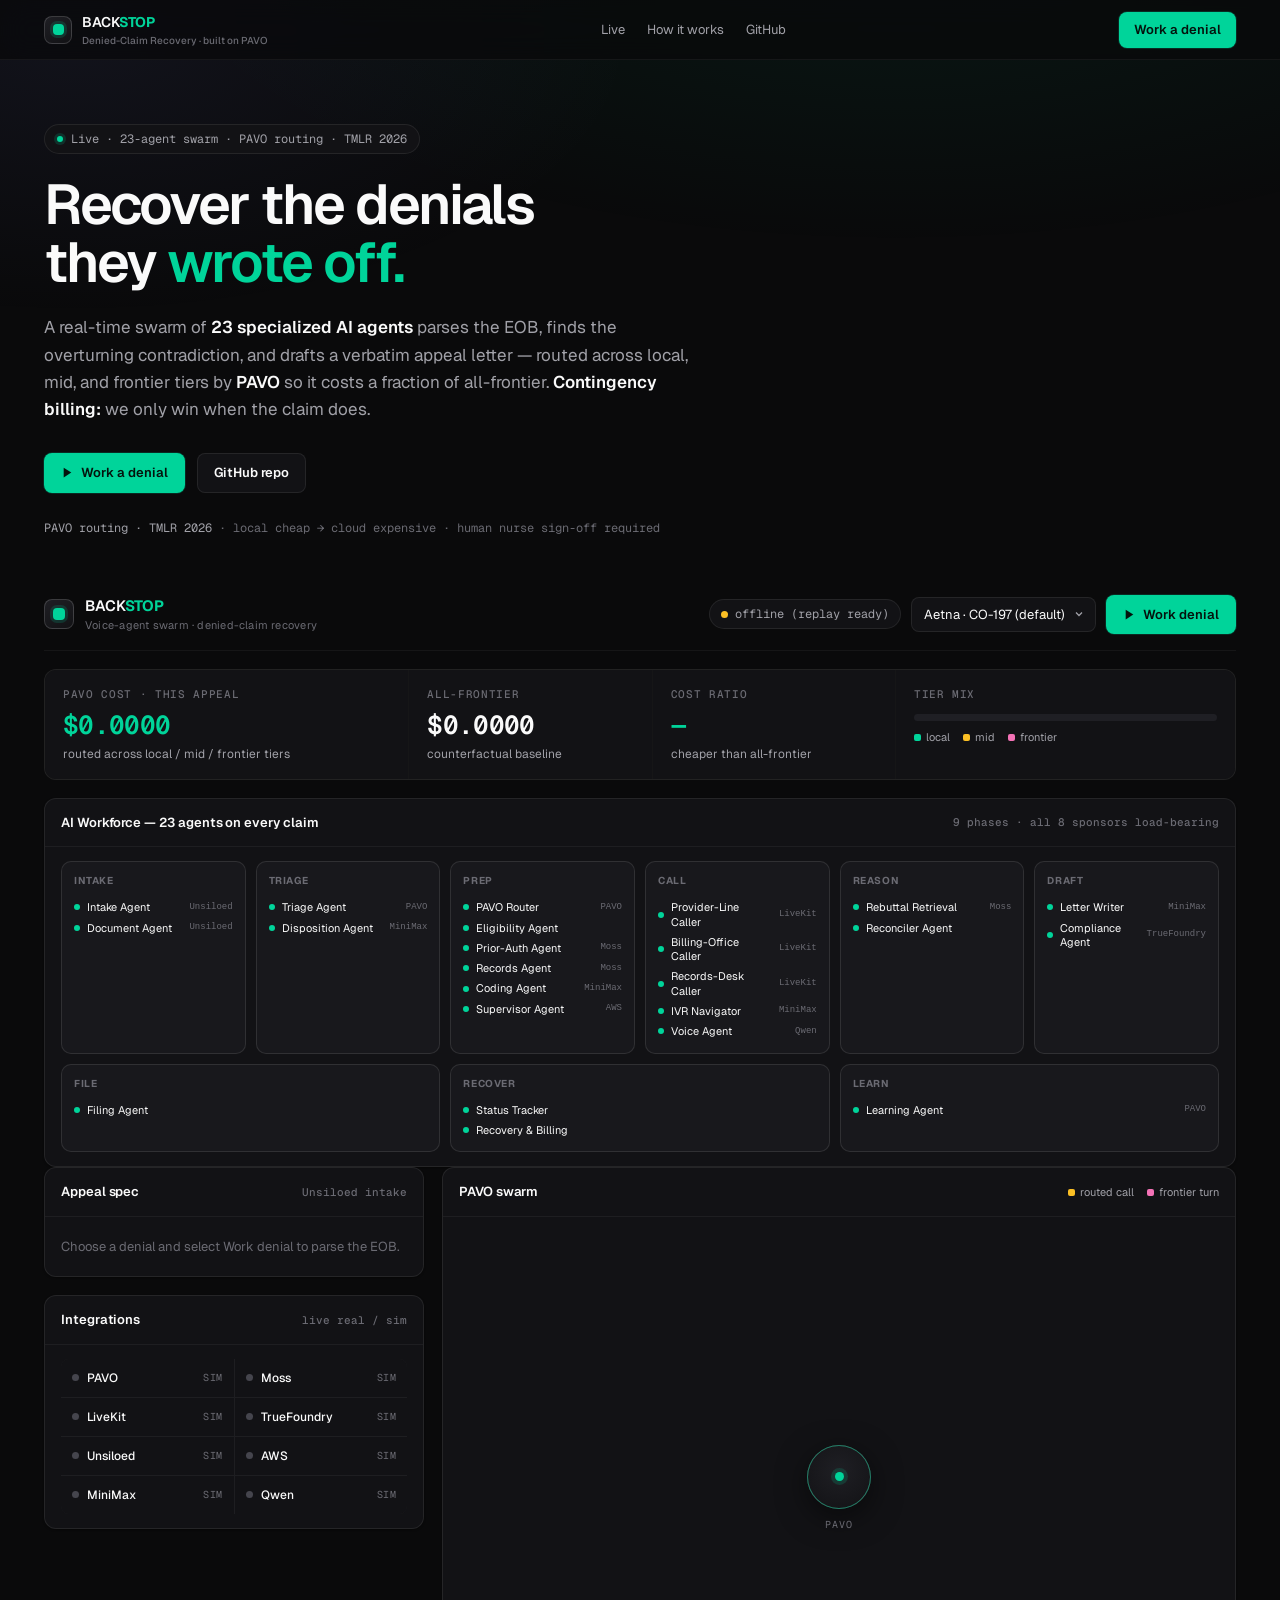
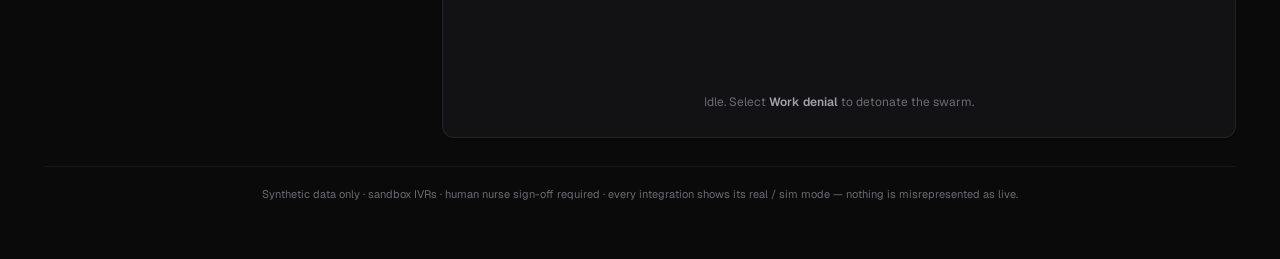
==== commit c28c0a49: "fix(site): move the 23-agent workforce panel above the fold (front and center)" ====
--- a/web/index.html
+++ b/web/index.html
@@ -110,6 +110,17 @@
       </div>
     </section>
 
+    <!-- ===================== AI WORKFORCE — front and center ===================== -->
+    <section style="margin-top:18px" id="workforce">
+      <div class="card">
+        <div class="card-head">
+          <h2 class="card-title">AI Workforce — 23 agents on every claim</h2>
+          <span class="card-tag">9 phases · all 8 sponsors load-bearing</span>
+        </div>
+        <div id="workforce-body" class="card-body"></div>
+      </div>
+    </section>
+
     <!-- ============================ MAIN GRID ============================ -->
     <div class="grid-main">
 
@@ -208,17 +219,6 @@
       </div>
     </div>
 
-    <!-- ===================== AI WORKFORCE (always visible) ===================== -->
-    <section style="margin-top:18px" id="workforce">
-      <div class="card">
-        <div class="card-head">
-          <h2 class="card-title">AI Workforce</h2>
-          <span class="card-tag">23 specialized agents · 9 phases · all 8 sponsors load-bearing</span>
-        </div>
-        <div id="workforce-body" class="card-body"></div>
-      </div>
-    </section>
-
     <footer class="footer">
       Synthetic data only · sandbox IVRs · human nurse sign-off required ·
       every integration shows its real / sim mode — nothing is misrepresented as live.
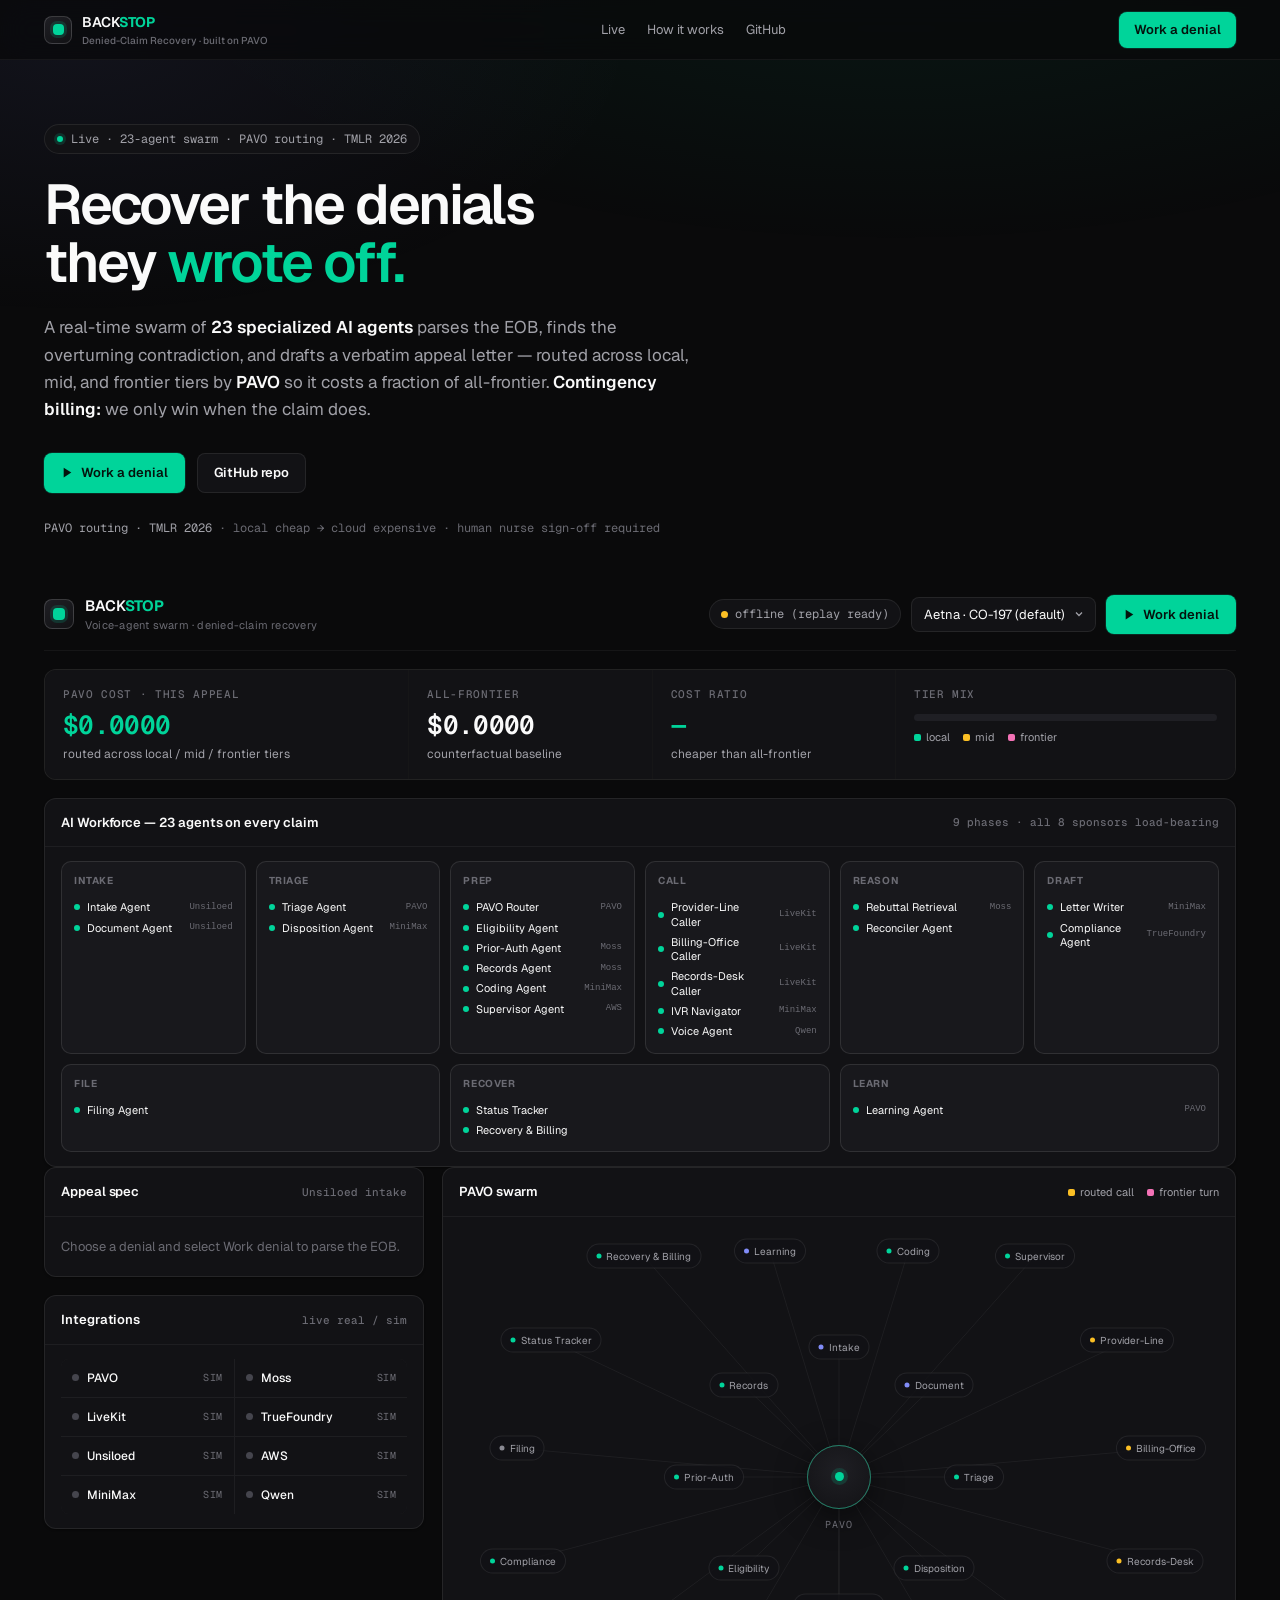
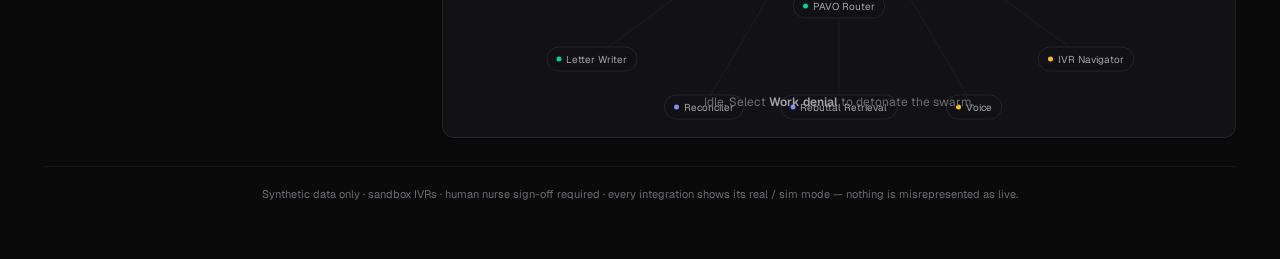
==== commit 80e70316: "feat(site): render all 23 agents as a constellation in the PAVO swarm diagram" ====
--- a/web/index.html
+++ b/web/index.html
@@ -210,6 +210,7 @@
               <div class="core-disc"></div>
               <div class="core-label">PAVO</div>
             </div>
+            <div id="swarm-nodes"></div>
             <div id="cells" class="cells"></div>
             <div id="stage-hint" class="stage-hint">
               Idle. Select <b>Work denial</b> to detonate the swarm.
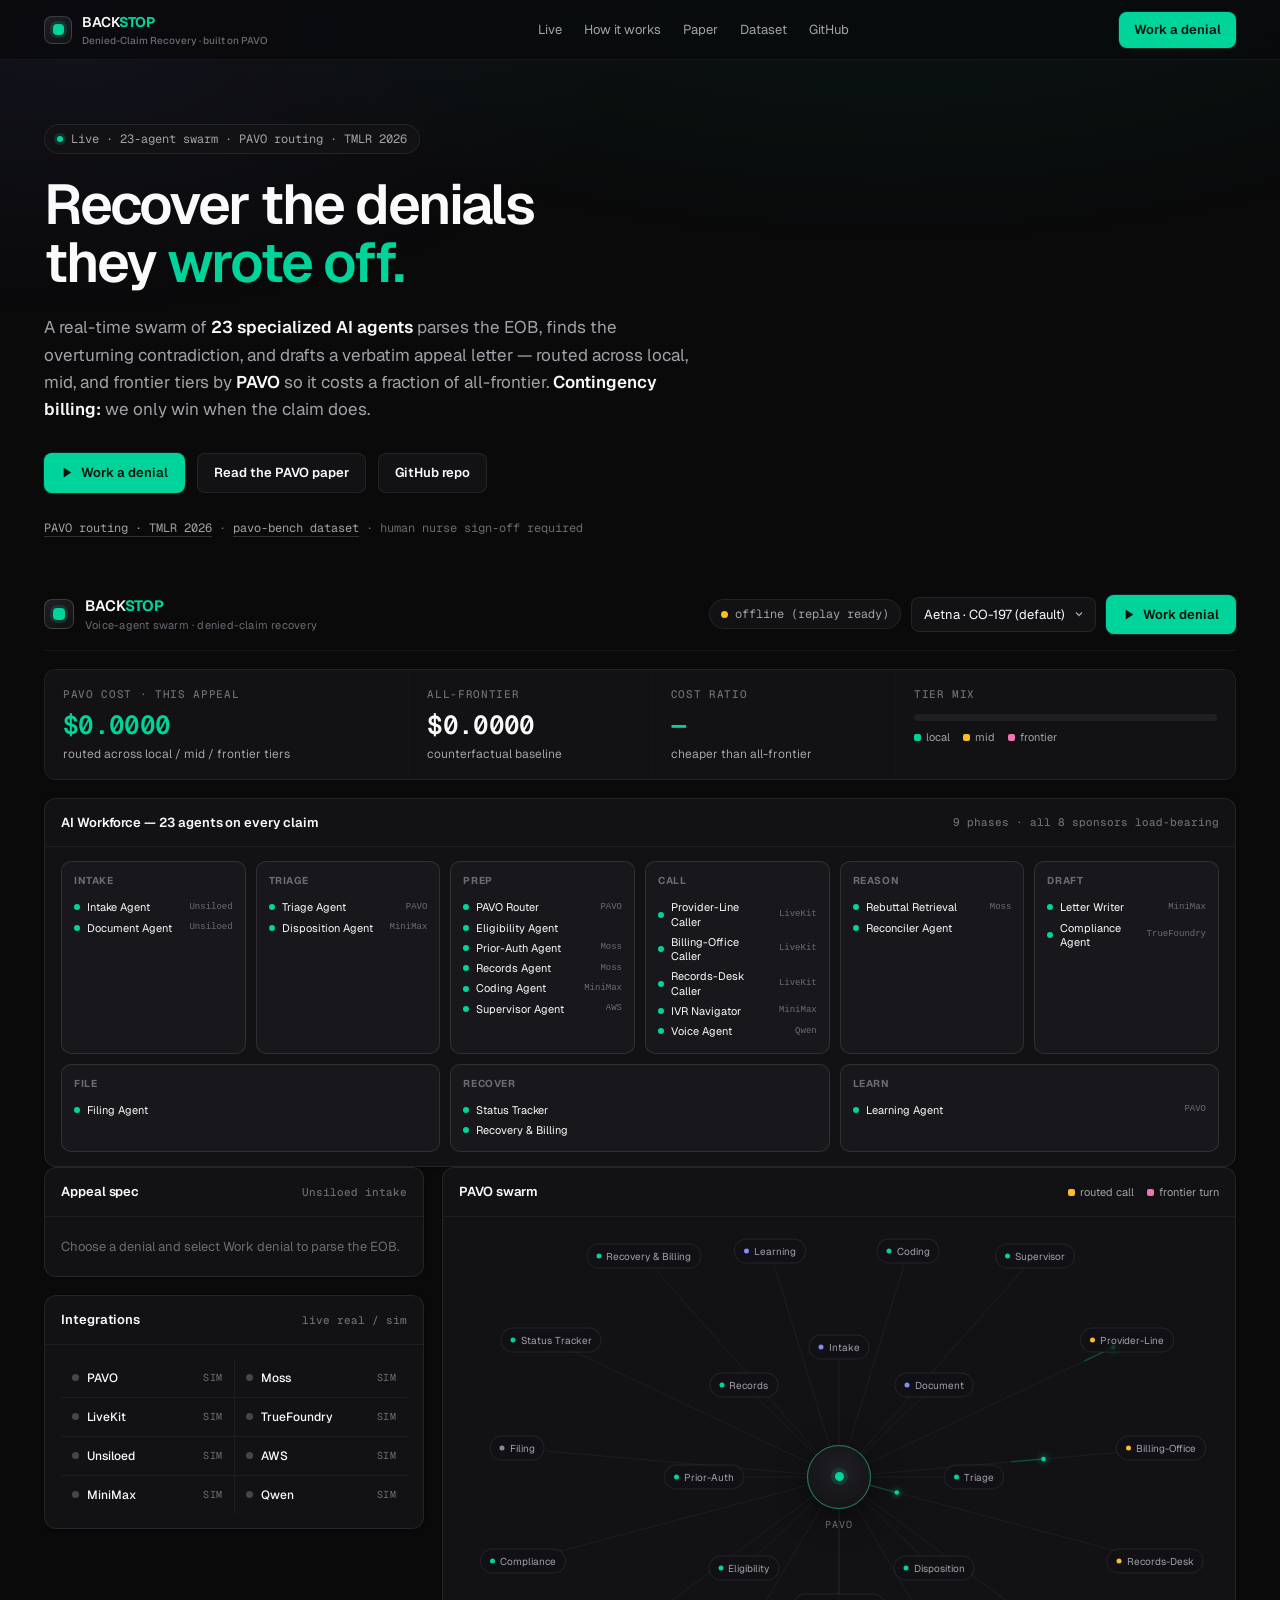
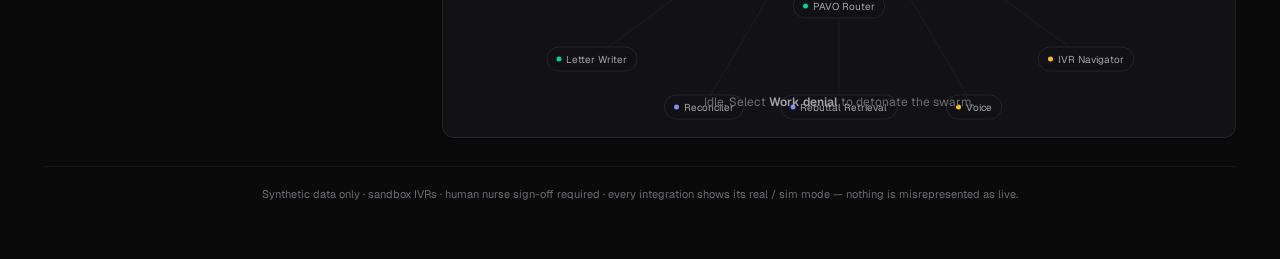
==== commit 3f4b8b6b: "feat(site): PAVO paper + dataset links; ambient pulse from core to all 23 agents" ====
--- a/web/index.html
+++ b/web/index.html
@@ -23,6 +23,8 @@
       <div class="nav-links">
         <a href="#dashboard">Live</a>
         <a href="#workforce">How it works</a>
+        <a href="https://openreview.net/forum?id=zrneoIxlFx&noteId=OBmEIQrEuO" target="_blank" rel="noopener">Paper</a>
+        <a href="https://huggingface.co/datasets/vnmoorthy/pavo-bench" target="_blank" rel="noopener">Dataset</a>
         <a href="https://github.com/vnmoorthy/backstop" target="_blank" rel="noopener">GitHub</a>
       </div>
       <a class="nav-cta" href="#dashboard">Work a denial</a>
@@ -46,10 +48,11 @@
           <svg width="13" height="13" viewBox="0 0 24 24" fill="none" aria-hidden="true"><path d="M5 3l14 9-14 9V3z" fill="currentColor" /></svg>
           Work a denial
         </a>
+        <a href="https://openreview.net/forum?id=zrneoIxlFx&noteId=OBmEIQrEuO" target="_blank" rel="noopener" class="btn btn-ghost">Read the PAVO paper</a>
         <a href="https://github.com/vnmoorthy/backstop" target="_blank" rel="noopener" class="btn btn-ghost">GitHub repo</a>
       </div>
       <div class="hero-foot">
-        <span>PAVO routing · TMLR 2026</span> · local cheap → cloud expensive · human nurse sign-off required
+        <a href="https://openreview.net/forum?id=zrneoIxlFx&noteId=OBmEIQrEuO" target="_blank" rel="noopener" class="hero-foot-link"><span>PAVO routing · TMLR 2026</span></a> · <a href="https://huggingface.co/datasets/vnmoorthy/pavo-bench" target="_blank" rel="noopener" class="hero-foot-link">pavo-bench dataset</a> · human nurse sign-off required
       </div>
     </section>
 
--- a/web/styles.css
+++ b/web/styles.css
@@ -157,6 +157,8 @@
 .hero-actions { display: flex; flex-wrap: wrap; gap: 12px; margin-top: 30px; }
 .hero-foot { margin-top: 26px; font-size: 12px; color: var(--text-tertiary); font-family: var(--mono); }
 .hero-foot span { color: var(--text-secondary); }
+.hero-foot-link { color: var(--text-secondary); text-decoration: none; border-bottom: 1px solid var(--border-strong); transition: color var(--t), border-color var(--t); }
+.hero-foot-link:hover { color: var(--mint); border-color: var(--mint); }
 
 /* ============================ DASHBOARD HEADER ============================ */
 .topbar {
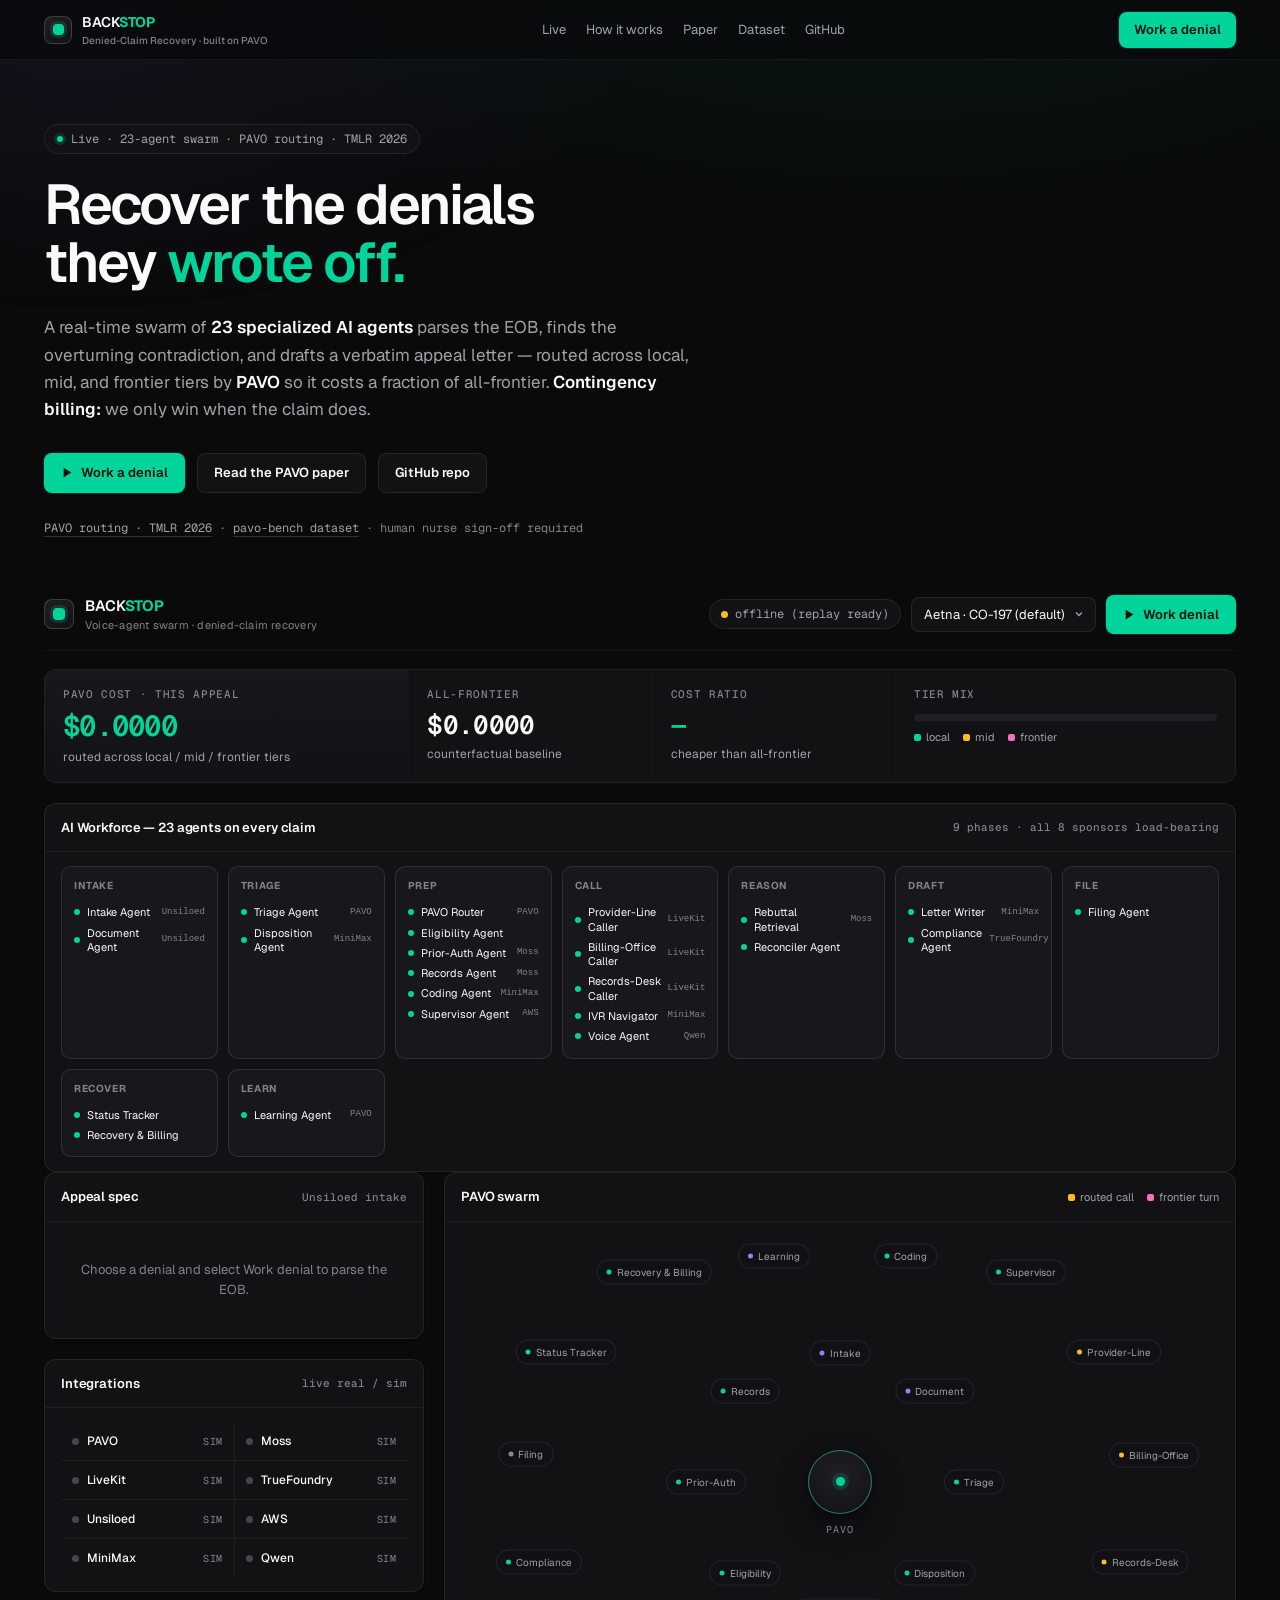
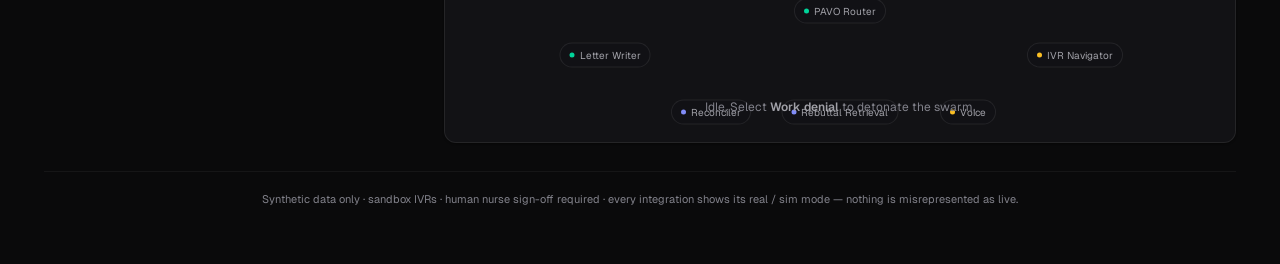
==== commit fa116b19: "polish(site): Fortune-500 hardening — fonts, gated rAF, static guard, SEO/OG, favicon, full responsi" ====
--- a/web/index.html
+++ b/web/index.html
@@ -3,17 +3,38 @@
 <head>
   <meta charset="UTF-8" />
   <meta name="viewport" content="width=device-width, initial-scale=1.0" />
-  <title>Backstop — Denied-Claim Recovery</title>
+  <title>Backstop — 23-Agent AI Swarm for Denied-Claim Recovery</title>
+  <meta name="description" content="Backstop runs a real-time swarm of 23 specialized AI agents that parse the EOB, find the overturning contradiction, and draft a verbatim appeal letter — routed across local, mid, and frontier tiers by PAVO. Contingency billing: we only win when the claim does." />
+  <link rel="canonical" href="https://vnmoorthy.github.io/backstop/" />
+
+  <!-- Open Graph -->
+  <meta property="og:type" content="website" />
+  <meta property="og:url" content="https://vnmoorthy.github.io/backstop/" />
+  <meta property="og:title" content="Backstop — 23-Agent AI Swarm for Denied-Claim Recovery" />
+  <meta property="og:description" content="A real-time swarm of 23 specialized AI agents recovers denied claims — PAVO routing across local/mid/frontier tiers, contingency billing. We only win when the claim does." />
+  <meta property="og:image" content="https://vnmoorthy.github.io/backstop/og.png" />
+
+  <!-- Twitter -->
+  <meta name="twitter:card" content="summary_large_image" />
+  <meta name="twitter:title" content="Backstop — 23-Agent AI Swarm for Denied-Claim Recovery" />
+  <meta name="twitter:description" content="A real-time swarm of 23 specialized AI agents recovers denied claims — PAVO routing across local/mid/frontier tiers, contingency billing. We only win when the claim does." />
+  <meta name="twitter:image" content="https://vnmoorthy.github.io/backstop/og.png" />
+
+  <meta name="theme-color" content="#0a0a0b" />
+  <link rel="icon" href="data:image/svg+xml,%3Csvg xmlns='http://www.w3.org/2000/svg' viewBox='0 0 32 32'%3E%3Crect width='32' height='32' rx='8' fill='%230a0a0b'/%3E%3Crect x='10' y='10' width='12' height='12' rx='4' fill='%2300d49a'/%3E%3C/svg%3E" />
+
   <link rel="preconnect" href="https://fonts.googleapis.com" />
   <link rel="preconnect" href="https://fonts.gstatic.com" crossorigin />
+  <link rel="stylesheet" href="https://fonts.googleapis.com/css2?family=Geist:wght@400;500;600;700&family=Geist+Mono:wght@400;500&display=swap" />
   <link rel="stylesheet" href="styles.css" />
 </head>
 
 <body>
+  <a href="#dashboard" class="skip-link">Skip to dashboard</a>
   <div class="bg-glow" aria-hidden="true"></div>
 
   <!-- ============================ MARKETING NAV ============================ -->
-  <nav class="nav">
+  <nav class="nav" aria-label="Primary">
     <div class="nav-inner">
       <a class="nav-brand" href="#top">
         <span class="nav-logo" aria-hidden="true"></span>
@@ -31,7 +52,7 @@
     </div>
   </nav>
 
-  <div class="app" id="top">
+  <main class="app" id="top">
 
     <!-- ============================ HERO ============================ -->
     <section class="hero">
@@ -227,9 +248,9 @@
       Synthetic data only · sandbox IVRs · human nurse sign-off required ·
       every integration shows its real / sim mode — nothing is misrepresented as live.
     </footer>
-  </div>
+  </main>
 
   <div id="toast" class="toast" hidden></div>
-  <script src="app.js"></script>
+  <script src="app.js" defer></script>
 </body>
 </html>
--- a/web/styles.css
+++ b/web/styles.css
@@ -3,8 +3,6 @@
    Geist Sans + Geist Mono · deep near-black · elevated surfaces · mint accent.
    Palette + tokens sampled from vnmoorthy.github.io/relocate-ai.
    ========================================================================== */
-
-@import url("https://fonts.googleapis.com/css2?family=Geist:wght@400;500;600;700&family=Geist+Mono:wght@400;500&display=swap");
 
 :root {
   /* surfaces */
@@ -24,7 +22,7 @@
   /* text */
   --text-primary:    #fafafa;
   --text-secondary:  #a1a1a8;
-  --text-tertiary:   #6b6b73;
+  --text-tertiary:   #82828b;
   --text-quaternary: #45454d;
 
   /* accent + status */
@@ -66,7 +64,7 @@
   /* radii / shadow / motion */
   --r-sm: 6px; --r-md: 8px; --r-lg: 12px; --r-xl: 16px; --r-pill: 999px;
   --shadow-sm: 0 1px 2px rgba(0,0,0,0.4);
-  --shadow-md: 0 8px 30px rgba(0,0,0,0.5);
+  --shadow-md: 0 12px 32px rgba(0,0,0,0.45), 0 2px 6px rgba(0,0,0,0.4);
   --ease: cubic-bezier(0.22, 0.61, 0.22, 1);
   --t-fast: 120ms; --t: 160ms;
 }
@@ -91,6 +89,18 @@
 .tnum { font-variant-numeric: tabular-nums; font-feature-settings: "tnum" 1; }
 .mono { font-family: var(--mono); }
 
+/* ---- a11y: focus + skip link ---- */
+:focus-visible { outline: 2px solid var(--mint); outline-offset: 2px; }
+:focus:not(:focus-visible) { outline: none; }
+.skip-link {
+  position: absolute; left: 12px; top: -48px; z-index: 100;
+  padding: 8px 14px; border-radius: var(--r-md);
+  background: var(--bg-elev-2); border: 1px solid var(--border-strong);
+  color: var(--text-primary); font-size: 13px; font-weight: 600;
+  text-decoration: none; transition: top var(--t) var(--ease);
+}
+.skip-link:focus { top: 12px; }
+
 /* ambient backdrop */
 .bg-glow {
   position: fixed; inset: 0; pointer-events: none; z-index: 0;
@@ -100,7 +110,8 @@
 }
 
 /* ---- shell ---- */
-.app { position: relative; z-index: 1; max-width: 1240px; margin: 0 auto; padding: 0 24px 56px; }
+.app { position: relative; z-index: 1; max-width: 1240px; margin: 0 auto; padding: 0 24px 56px; overflow-x: hidden; }
+body { overflow-x: hidden; }
 
 /* ============================ MARKETING NAV ============================ */
 .nav {
@@ -123,18 +134,19 @@
   background: var(--mint); box-shadow: 0 0 0 3px var(--mint-dim); }
 .nav-word { font-size: 14px; font-weight: 600; letter-spacing: -0.01em; color: var(--text-primary); }
 .nav-word b { color: var(--mint); font-weight: 700; }
-.nav-word small { display: block; font-size: 10px; font-weight: 500; color: var(--text-tertiary); letter-spacing: 0; }
-.nav-links { display: flex; align-items: center; gap: 22px; }
+.nav-word small { display: block; font-size: 10px; font-weight: 500; color: var(--text-tertiary); letter-spacing: 0; line-height: 1.3; margin-top: 1px; }
+.nav-links { display: flex; align-items: center; gap: 20px; }
 .nav-links a { font-size: 13px; color: var(--text-secondary); text-decoration: none; transition: color var(--t); }
 .nav-links a:hover { color: var(--text-primary); }
 .nav-cta {
   display: inline-flex; align-items: center; gap: 7px;
   padding: 8px 15px; border-radius: var(--r-md); min-height: 36px;
   background: var(--mint); color: #04130d; font-size: 13px; font-weight: 600;
-  text-decoration: none; transition: background var(--t), box-shadow var(--t);
+  text-decoration: none; transition: background var(--t), box-shadow var(--t), transform var(--t) var(--ease);
   box-shadow: 0 0 0 1px var(--mint-dim);
 }
-.nav-cta:hover { background: var(--accent-hover); box-shadow: 0 6px 20px var(--mint-dim); }
+.nav-cta:hover { background: var(--accent-hover); box-shadow: 0 6px 20px var(--mint-dim); transform: translateY(-1px); }
+.nav-cta:active { transform: translateY(0); }
 @media (max-width: 760px) { .nav-links { display: none; } }
 
 /* ============================ HERO ============================ */
@@ -149,10 +161,10 @@
   box-shadow: 0 0 0 3px var(--mint-dim); }
 .hero h1 {
   font-size: clamp(34px, 5.4vw, 56px); font-weight: 600; letter-spacing: -0.035em;
-  line-height: 1.04; color: var(--text-primary);
+  line-height: 1.04; color: var(--text-primary); text-wrap: balance;
 }
 .hero h1 .accent { color: var(--mint); }
-.hero-sub { margin-top: 22px; font-size: 17px; line-height: 1.6; color: var(--text-secondary); max-width: 660px; }
+.hero-sub { margin-top: 22px; font-size: 17px; line-height: 1.6; color: var(--text-secondary); max-width: 660px; text-wrap: pretty; }
 .hero-sub b { color: var(--text-primary); font-weight: 600; }
 .hero-actions { display: flex; flex-wrap: wrap; gap: 12px; margin-top: 30px; }
 .hero-foot { margin-top: 26px; font-size: 12px; color: var(--text-tertiary); font-family: var(--mono); }
@@ -178,6 +190,16 @@
 .brand-name b { color: var(--mint); font-weight: 700; }
 .brand-sub { font-size: 11px; color: var(--text-tertiary); letter-spacing: 0.02em; }
 .topbar-actions { display: flex; align-items: center; gap: 10px; }
+
+@media (max-width: 560px) {
+  .topbar { flex-direction: column; align-items: stretch; gap: 12px; }
+  .topbar-actions { flex-wrap: wrap; }
+  .picker { max-width: 100%; flex: 1; }
+  #run-btn { flex: 1; justify-content: center; }
+  .metrics { grid-template-columns: 1fr; }
+  .metric { min-height: auto; }
+  .metric-value { font-size: 22px; }
+}
 
 /* connection pill */
 .conn-pill {
@@ -207,12 +229,12 @@
   display: inline-flex; align-items: center; gap: 7px;
   padding: 9px 16px; border-radius: var(--r-md); min-height: 38px;
   border: 1px solid transparent; font-size: 13px; font-weight: 600;
-  cursor: pointer; transition: background var(--t) var(--ease), border-color var(--t) var(--ease), box-shadow var(--t), opacity var(--t);
+  cursor: pointer; transition: background var(--t) var(--ease), border-color var(--t) var(--ease), box-shadow var(--t), opacity var(--t), transform var(--t) var(--ease);
   white-space: nowrap; text-decoration: none;
 }
 .btn-primary { background: var(--mint); color: #04130d; box-shadow: 0 0 0 1px var(--mint-dim); }
-.btn-primary:hover { background: var(--accent-hover); box-shadow: 0 6px 20px var(--mint-dim); }
-.btn-primary:active { background: var(--accent-press); }
+.btn-primary:hover { background: var(--accent-hover); box-shadow: 0 6px 20px var(--mint-dim); transform: translateY(-1px); }
+.btn-primary:active { background: var(--accent-press); transform: translateY(0); }
 .btn-primary:disabled { opacity: 0.5; cursor: default; box-shadow: none; }
 .btn-ghost { background: var(--bg-elev-1); border-color: var(--border-soft); color: var(--text-primary); }
 .btn-ghost:hover { background: var(--bg-elev-3); border-color: var(--border-strong); }
@@ -222,16 +244,17 @@
 .metrics {
   display: grid; grid-template-columns: 1.5fr 1fr 1fr 1.4fr; gap: 1px;
   background: var(--border-subtle); border: 1px solid var(--border-subtle);
-  border-radius: var(--r-lg); overflow: hidden; margin-bottom: 18px;
+  border-radius: var(--r-lg); overflow: hidden; margin-bottom: 20px;
 }
 .metric { background: var(--bg-elev-1); padding: 16px 18px; min-height: 96px; }
+.metric.hero { background: linear-gradient(180deg, var(--bg-elev-2), var(--bg-elev-1)); }
 .metric-label {
   font-size: 11px; color: var(--text-tertiary); text-transform: uppercase;
   letter-spacing: 0.06em; font-weight: 500; margin-bottom: 9px; font-family: var(--mono);
 }
 .metric-value { font-size: 26px; font-weight: 600; letter-spacing: -0.025em; line-height: 1; font-family: var(--mono); }
 .metric-sub { font-size: 12px; color: var(--text-secondary); margin-top: 7px; }
-.metric.hero .metric-value { color: var(--text-primary); }
+.metric.hero .metric-value { color: var(--text-primary); font-size: 29px; }
 .metric.hero .pavo  { color: var(--mint); }
 .metric.hero .front { color: var(--text-tertiary); text-decoration: line-through; text-decoration-color: var(--border-strong); }
 .ratio-value { color: var(--mint); transition: transform var(--t) var(--ease); display: inline-block; }
@@ -247,8 +270,8 @@
 .tier-legend i { width: 7px; height: 7px; border-radius: 2px; display: inline-block; margin-right: 5px; vertical-align: middle; }
 
 /* ============================ LAYOUT GRID ============================ */
-.grid-main { display: grid; grid-template-columns: 380px 1fr; gap: 18px; align-items: start; }
-.col { display: flex; flex-direction: column; gap: 18px; }
+.grid-main { display: grid; grid-template-columns: 380px 1fr; gap: 20px; align-items: start; }
+.col { display: flex; flex-direction: column; gap: 20px; }
 @media (max-width: 1080px) { .grid-main { grid-template-columns: 1fr; } .metrics { grid-template-columns: 1fr 1fr; } }
 
 /* ============================ CARD ============================ */
@@ -257,7 +280,7 @@
   display: flex; align-items: center; justify-content: space-between;
   padding: 14px 16px; border-bottom: 1px solid var(--border-subtle);
 }
-.card-title { font-size: 13px; font-weight: 600; letter-spacing: -0.005em; }
+.card-title { font-size: 13px; font-weight: 600; letter-spacing: -0.01em; color: var(--text-primary); }
 .card-tag { font-size: 11px; color: var(--text-tertiary); font-weight: 500; font-family: var(--mono); }
 .card-body { padding: 14px 16px; }
 .card[hidden] { display: none; }
@@ -280,8 +303,11 @@
 .kv-row:last-child { border-bottom: 0; }
 .kv-k { font-size: 12px; color: var(--text-secondary); }
 .kv-v { font-size: 13px; font-weight: 500; text-align: right; }
-.kv-v.code { font-family: var(--mono); font-size: 12px; color: var(--mint); }
-.empty-hint { color: var(--text-tertiary); font-size: 13px; padding: 6px 0; }
+.kv-v.code { font-family: var(--mono); font-size: 12px; color: var(--text-primary); }
+.empty-hint {
+  display: flex; align-items: center; justify-content: center; text-align: center;
+  min-height: 88px; padding: 18px 12px; color: var(--text-tertiary); font-size: 13px; line-height: 1.55;
+}
 
 /* ---- sponsor / integration list ---- */
 .sponsor-list { display: grid; grid-template-columns: 1fr 1fr; gap: 1px; background: var(--border-subtle); border-radius: var(--r-md); overflow: hidden; }
@@ -386,6 +412,13 @@
 .stage-hint { position: absolute; left: 50%; bottom: 26px; transform: translateX(-50%); z-index: 3; font-size: 12px; color: var(--text-tertiary); text-align: center; }
 .stage-hint b { color: var(--text-secondary); font-weight: 600; }
 
+/* keep the swarm stage in view alongside the left column on wide screens */
+@media (min-width: 1081px) { .stage-card { position: sticky; top: 76px; } }
+
+/* responsive swarm stage */
+@media (max-width: 760px) { .stage { height: 420px; } .cell { width: 170px; } }
+@media (max-width: 480px) { .stage { height: 360px; } .cell { width: 150px; font-size: 11px; } }
+
 /* ============================ FOOTER + TOAST ============================ */
 .footer { margin-top: 28px; padding-top: 18px; border-top: 1px solid var(--border-subtle); text-align: center; font-size: 11px; color: var(--text-tertiary); line-height: 1.7; }
 .toast {
